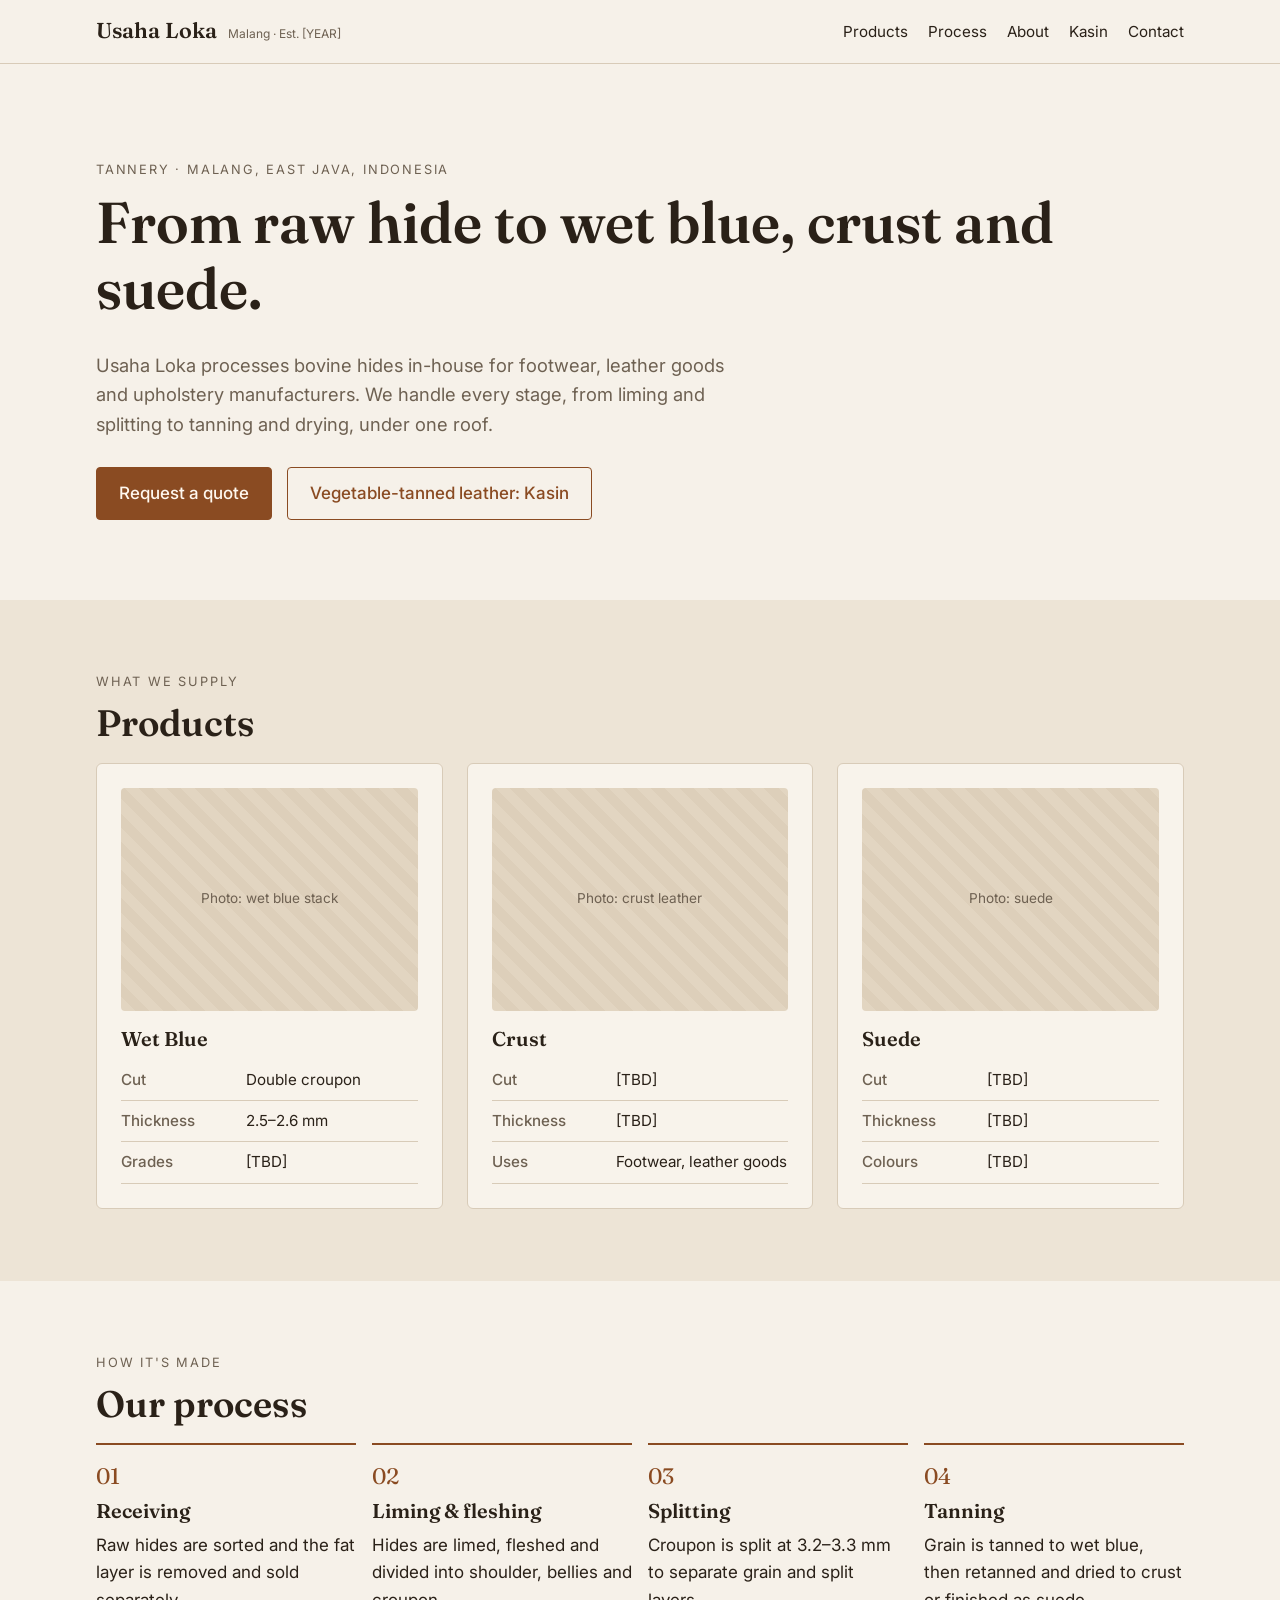
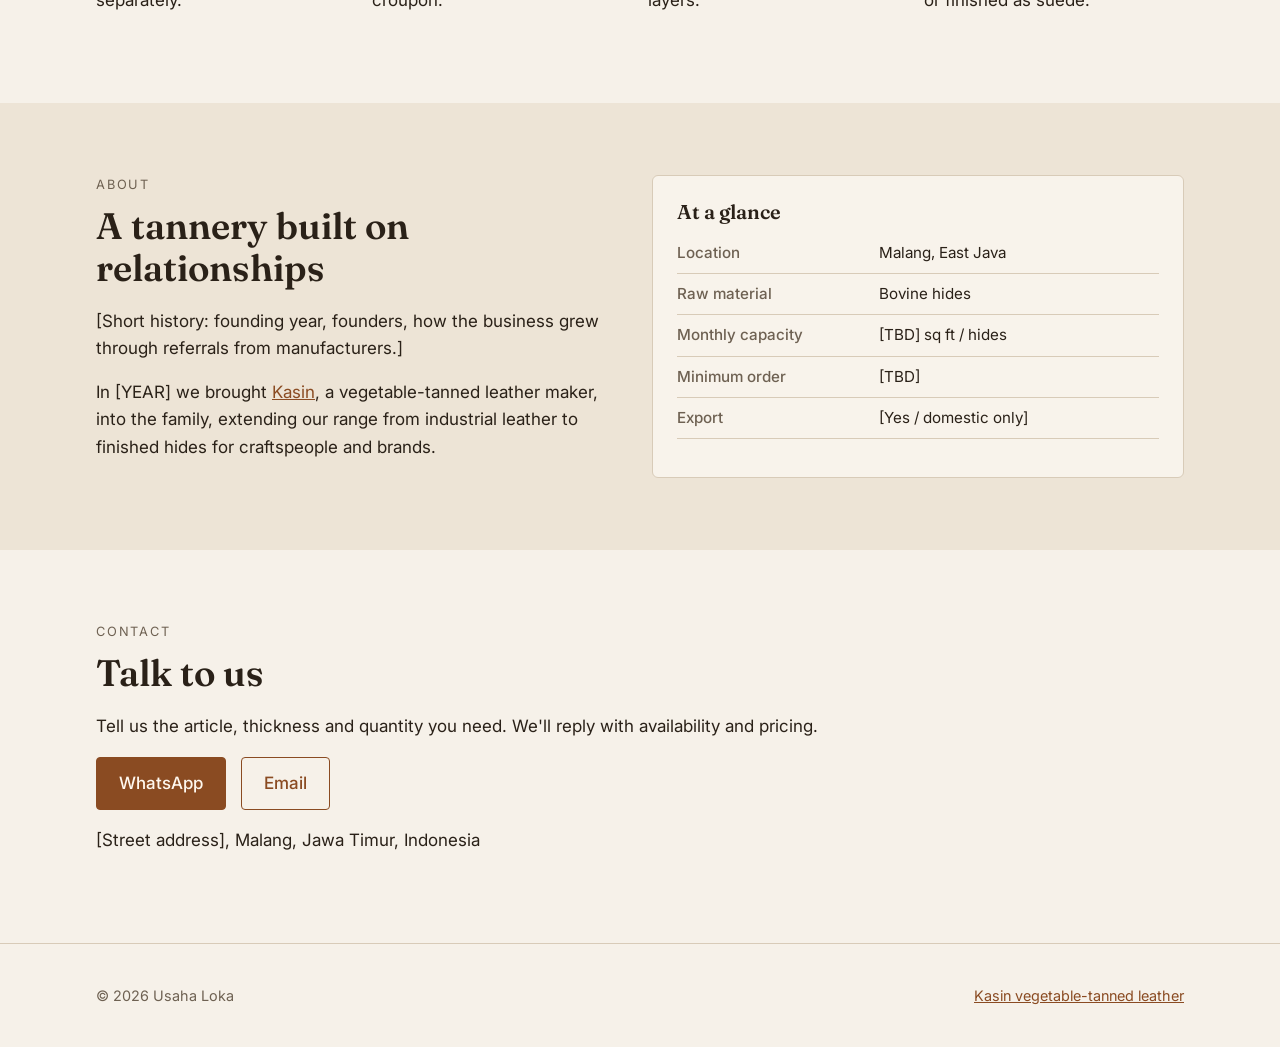
==== index.html @ 0b869cee "Initial static site: Usaha Loka home and Kasin subpage Co-Authored-By: Claude Opus 5.5 <noreply@anth" ====
<!doctype html>
<html lang="en">
<head>
  <meta charset="utf-8">
  <meta name="viewport" content="width=device-width, initial-scale=1">
  <title>Usaha Loka — Tannery, Malang</title>
  <meta name="description" content="Usaha Loka is a tannery in Malang, East Java, processing bovine hides into wet blue, crust and suede for manufacturers.">
  <link rel="preconnect" href="https://fonts.googleapis.com">
  <link rel="preconnect" href="https://fonts.gstatic.com" crossorigin>
  <link href="https://fonts.googleapis.com/css2?family=Fraunces:opsz,wght@9..144,600&family=Inter:wght@400;500&display=swap" rel="stylesheet">
  <link rel="stylesheet" href="/styles.css">
</head>
<body>
  <header class="site-header">
    <div class="wrap">
      <a class="brand" href="/">Usaha Loka <small>Malang · Est. [YEAR]</small></a>
      <nav>
        <ul>
          <li><a href="#products">Products</a></li>
          <li><a href="#process">Process</a></li>
          <li><a href="#about">About</a></li>
          <li><a href="/kasin">Kasin</a></li>
          <li><a href="#contact">Contact</a></li>
        </ul>
      </nav>
    </div>
  </header>

  <main>
    <section class="hero">
      <div class="wrap">
        <p class="eyebrow">Tannery · Malang, East Java, Indonesia</p>
        <h1>From raw hide to wet blue, crust and suede.</h1>
        <p class="lead">Usaha Loka processes bovine hides in-house for footwear, leather goods and upholstery manufacturers. We handle every stage, from liming and splitting to tanning and drying, under one roof.</p>
        <div class="actions">
          <a class="btn" href="#contact">Request a quote</a>
          <a class="btn ghost" href="/kasin">Vegetable-tanned leather: Kasin</a>
        </div>
      </div>
    </section>

    <section id="products" class="alt">
      <div class="wrap">
        <p class="eyebrow">What we supply</p>
        <h2>Products</h2>
        <div class="grid three">
          <article class="card">
            <div class="placeholder-img">Photo: wet blue stack</div>
            <h3>Wet Blue</h3>
            <table class="specs">
              <tr><th>Cut</th><td>Double croupon</td></tr>
              <tr><th>Thickness</th><td>2.5–2.6 mm</td></tr>
              <tr><th>Grades</th><td>[TBD]</td></tr>
            </table>
          </article>
          <article class="card">
            <div class="placeholder-img">Photo: crust leather</div>
            <h3>Crust</h3>
            <table class="specs">
              <tr><th>Cut</th><td>[TBD]</td></tr>
              <tr><th>Thickness</th><td>[TBD]</td></tr>
              <tr><th>Uses</th><td>Footwear, leather goods</td></tr>
            </table>
          </article>
          <article class="card">
            <div class="placeholder-img">Photo: suede</div>
            <h3>Suede</h3>
            <table class="specs">
              <tr><th>Cut</th><td>[TBD]</td></tr>
              <tr><th>Thickness</th><td>[TBD]</td></tr>
              <tr><th>Colours</th><td>[TBD]</td></tr>
            </table>
          </article>
        </div>
      </div>
    </section>

    <section id="process">
      <div class="wrap">
        <p class="eyebrow">How it's made</p>
        <h2>Our process</h2>
        <ol class="steps">
          <li><h3>Receiving</h3><p>Raw hides are sorted and the fat layer is removed and sold separately.</p></li>
          <li><h3>Liming &amp; fleshing</h3><p>Hides are limed, fleshed and divided into shoulder, bellies and croupon.</p></li>
          <li><h3>Splitting</h3><p>Croupon is split at 3.2–3.3 mm to separate grain and split layers.</p></li>
          <li><h3>Tanning</h3><p>Grain is tanned to wet blue, then retanned and dried to crust or finished as suede.</p></li>
        </ol>
      </div>
    </section>

    <section id="about" class="alt">
      <div class="wrap grid two">
        <div>
          <p class="eyebrow">About</p>
          <h2>A tannery built on relationships</h2>
          <p>[Short history: founding year, founders, how the business grew through referrals from manufacturers.]</p>
          <p>In [YEAR] we brought <a href="/kasin">Kasin</a>, a vegetable-tanned leather maker, into the family, extending our range from industrial leather to finished hides for craftspeople and brands.</p>
        </div>
        <div class="card">
          <h3>At a glance</h3>
          <table class="specs">
            <tr><th>Location</th><td>Malang, East Java</td></tr>
            <tr><th>Raw material</th><td>Bovine hides</td></tr>
            <tr><th>Monthly capacity</th><td>[TBD] sq ft / hides</td></tr>
            <tr><th>Minimum order</th><td>[TBD]</td></tr>
            <tr><th>Export</th><td>[Yes / domestic only]</td></tr>
          </table>
        </div>
      </div>
    </section>

    <section id="contact">
      <div class="wrap">
        <p class="eyebrow">Contact</p>
        <h2>Talk to us</h2>
        <p>Tell us the article, thickness and quantity you need. We'll reply with availability and pricing.</p>
        <p>
          <a class="btn" href="https://wa.me/62XXXXXXXXXX">WhatsApp</a>
          <a class="btn ghost" href="mailto:hello@example.com">Email</a>
        </p>
        <p>[Street address], Malang, Jawa Timur, Indonesia</p>
      </div>
    </section>
  </main>

  <footer>
    <div class="wrap">
      <span>© <span id="y"></span> Usaha Loka</span>
      <span><a href="/kasin">Kasin vegetable-tanned leather</a></span>
    </div>
  </footer>
  <script>document.getElementById('y').textContent = new Date().getFullYear();</script>
</body>
</html>
---- styles.css ----
:root {
  --bg: #f6f1e9;
  --surface: #ede4d6;
  --ink: #2a2118;
  --muted: #6e6152;
  --accent: #8a4b22;
  --accent-ink: #fff8ef;
  --line: #d8cbb8;
  --max: 1120px;
}

* { box-sizing: border-box; }
html { scroll-behavior: smooth; }
body {
  margin: 0;
  background: var(--bg);
  color: var(--ink);
  font-family: "Inter", system-ui, -apple-system, sans-serif;
  font-size: 17px;
  line-height: 1.6;
}
h1, h2, h3 {
  font-family: "Fraunces", Georgia, serif;
  font-weight: 600;
  line-height: 1.15;
  margin: 0 0 0.5em;
}
h1 { font-size: clamp(2.2rem, 5vw, 3.6rem); }
h2 { font-size: clamp(1.6rem, 3vw, 2.3rem); }
h3 { font-size: 1.25rem; }
p { margin: 0 0 1em; }
a { color: var(--accent); }
img { max-width: 100%; display: block; }

.wrap { max-width: var(--max); margin: 0 auto; padding: 0 16px; }
.eyebrow {
  font-size: 0.8rem;
  letter-spacing: 0.14em;
  text-transform: uppercase;
  color: var(--muted);
  margin-bottom: 0.75em;
}

/* Header */
.site-header {
  border-bottom: 1px solid var(--line);
  background: var(--bg);
  position: sticky; top: 0; z-index: 10;
}
.site-header .wrap {
  display: flex; align-items: center; justify-content: space-between;
  gap: 16px; padding-top: 14px; padding-bottom: 14px; flex-wrap: wrap;
}
.brand { font-family: "Fraunces", Georgia, serif; font-size: 1.35rem; font-weight: 600; color: var(--ink); text-decoration: none; }
.brand small { font-family: "Inter", sans-serif; font-size: 0.75rem; color: var(--muted); margin-left: 6px; font-weight: 400; }
nav ul { list-style: none; display: flex; gap: 20px; margin: 0; padding: 0; flex-wrap: wrap; }
nav a { color: var(--ink); text-decoration: none; font-size: 0.95rem; }
nav a:hover { color: var(--accent); }

/* Buttons */
.btn {
  display: inline-block; padding: 12px 22px; border-radius: 4px;
  background: var(--accent); color: var(--accent-ink); text-decoration: none;
  font-weight: 500; border: 1px solid var(--accent);
}
.btn.ghost { background: transparent; color: var(--accent); }
.btn + .btn { margin-left: 10px; }

/* Sections */
section { padding: 72px 0; }
section.alt { background: var(--surface); }
.hero { padding: 96px 0 80px; }
.hero p.lead { font-size: 1.15rem; color: var(--muted); max-width: 640px; }
.hero .actions { margin-top: 28px; }

.grid { display: grid; gap: 24px; }
.grid.three { grid-template-columns: repeat(auto-fit, minmax(240px, 1fr)); }
.grid.two { grid-template-columns: repeat(auto-fit, minmax(300px, 1fr)); }

.card {
  background: var(--bg); border: 1px solid var(--line); border-radius: 6px; padding: 24px;
}
section.alt .card { background: #f8f3eb; }
.card .placeholder-img {
  aspect-ratio: 4 / 3; background: repeating-linear-gradient(45deg, #e2d5c1, #e2d5c1 10px, #ddcfba 10px, #ddcfba 20px);
  border-radius: 4px; margin-bottom: 16px;
  display: flex; align-items: center; justify-content: center; color: var(--muted); font-size: 0.85rem;
}

/* Process steps */
.steps { counter-reset: step; list-style: none; padding: 0; margin: 0; display: grid; gap: 16px; grid-template-columns: repeat(auto-fit, minmax(200px, 1fr)); }
.steps li { counter-increment: step; border-top: 2px solid var(--accent); padding-top: 14px; }
.steps li::before { content: "0" counter(step); font-family: "Fraunces", serif; color: var(--accent); font-size: 1.4rem; display: block; margin-bottom: 4px; }

/* Spec table */
.specs { width: 100%; border-collapse: collapse; font-size: 0.95rem; margin-top: 8px; }
.specs th, .specs td { text-align: left; padding: 8px 0; border-bottom: 1px solid var(--line); vertical-align: top; }
.specs th { color: var(--muted); font-weight: 500; width: 42%; }

.table-scroll { overflow-x: auto; }

/* Footer */
footer { border-top: 1px solid var(--line); padding: 40px 0; font-size: 0.9rem; color: var(--muted); }
footer .wrap { display: flex; justify-content: space-between; gap: 24px; flex-wrap: wrap; }

@media (max-width: 600px) {
  section { padding: 52px 0; }
  .hero { padding: 64px 0 56px; }
  .btn + .btn { margin-left: 0; margin-top: 10px; }
  .hero .actions .btn { display: block; text-align: center; }
}
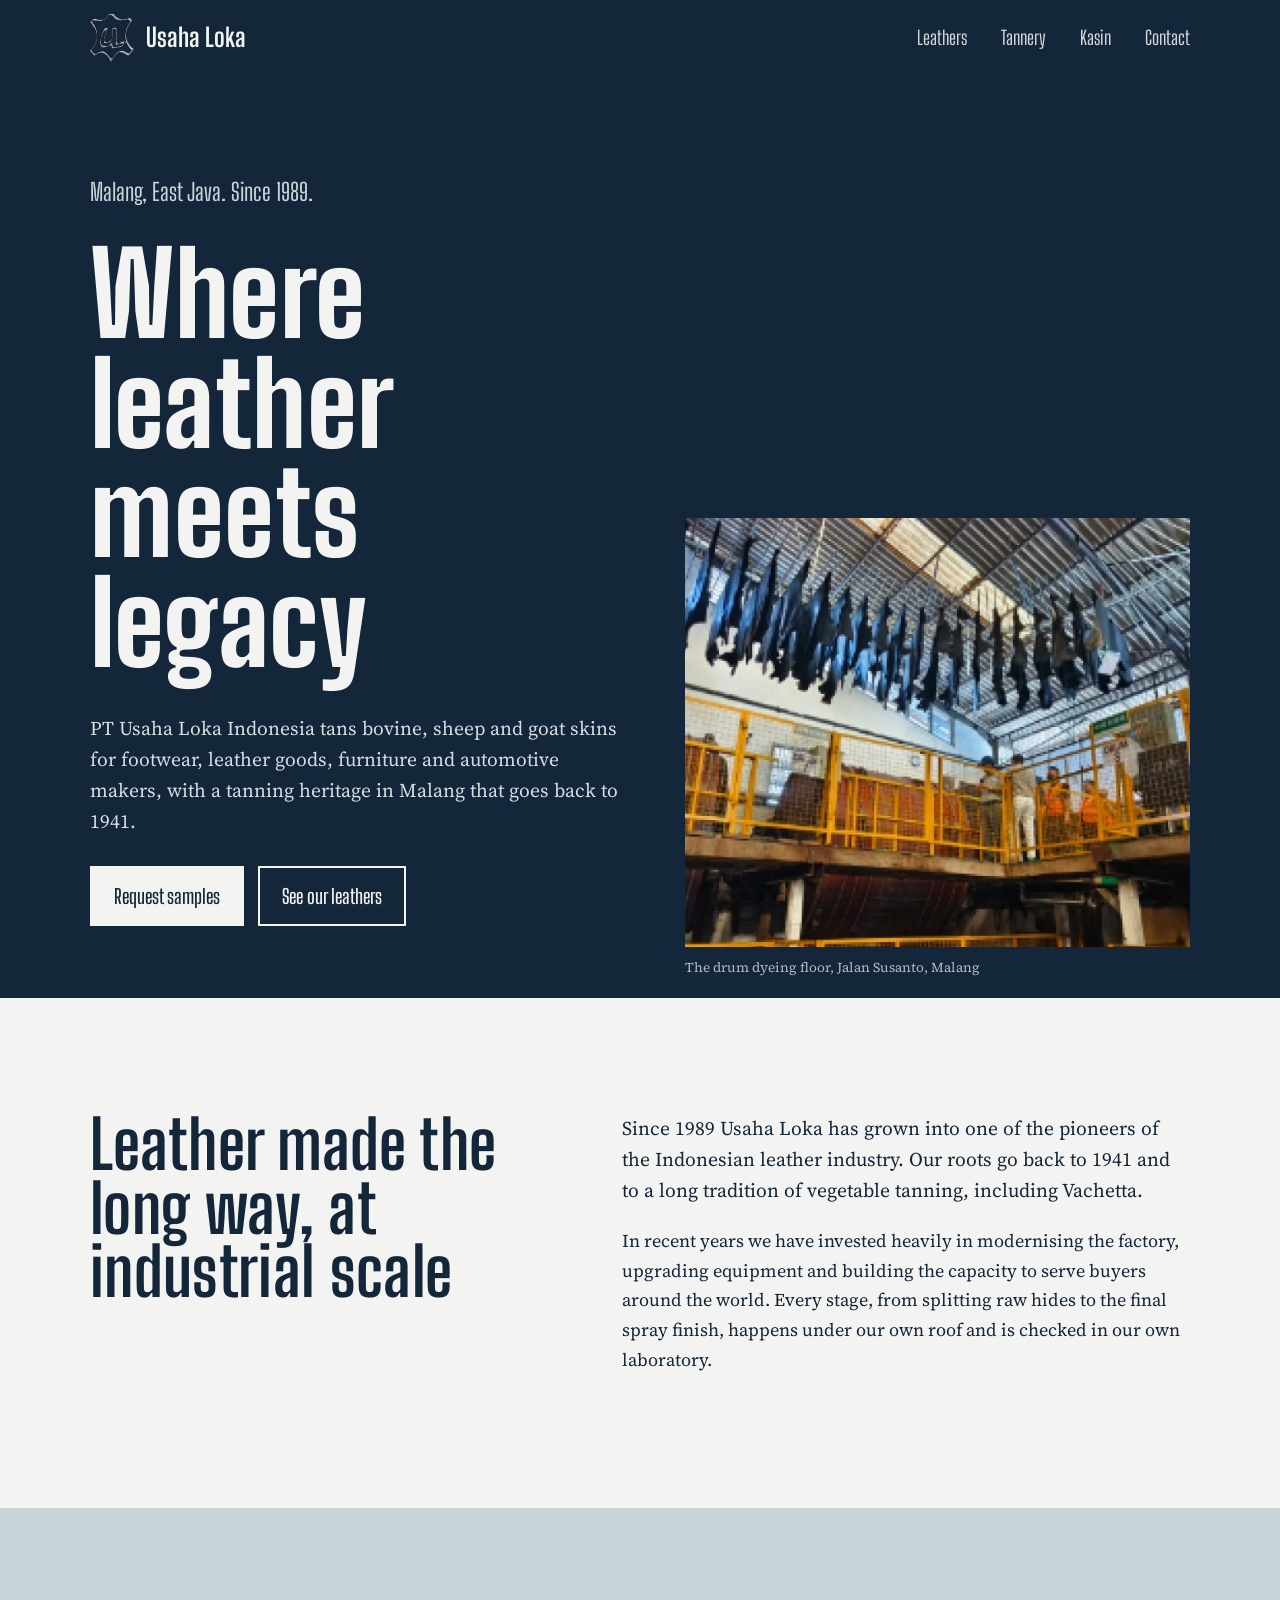
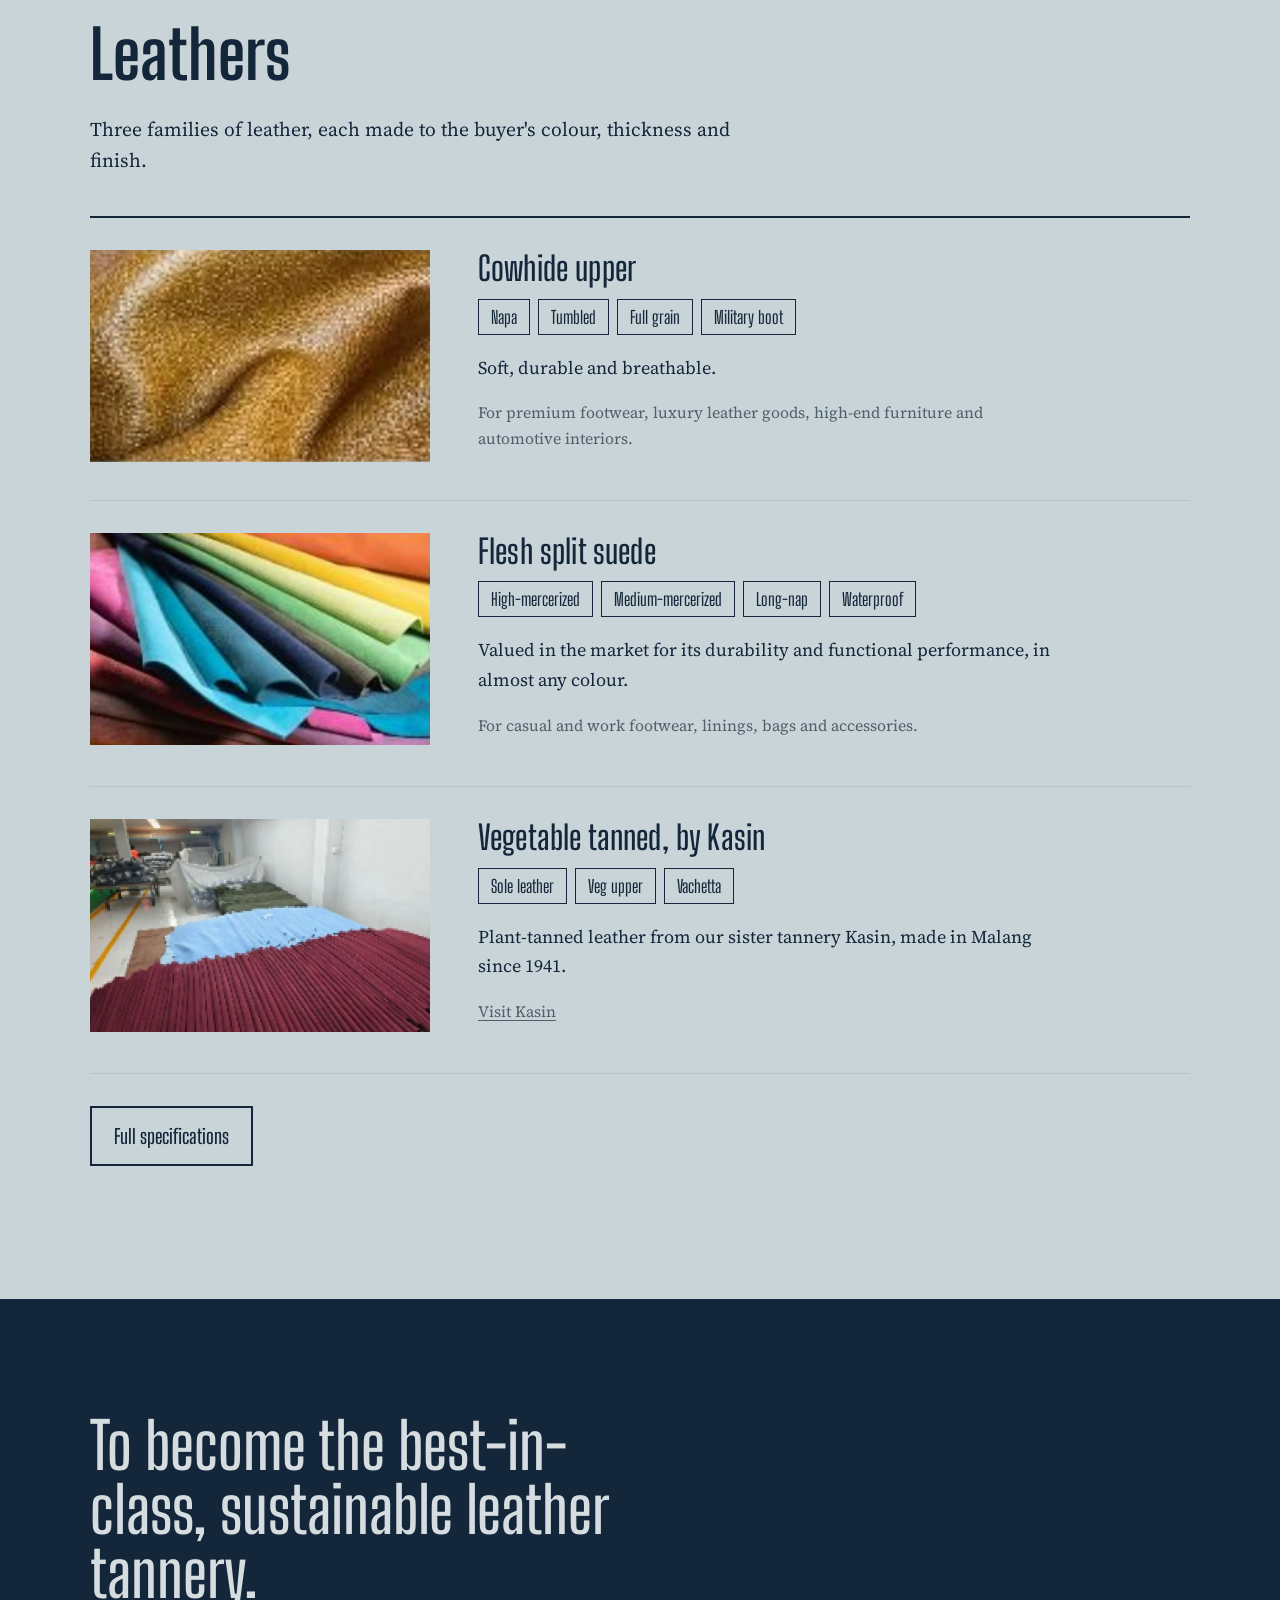
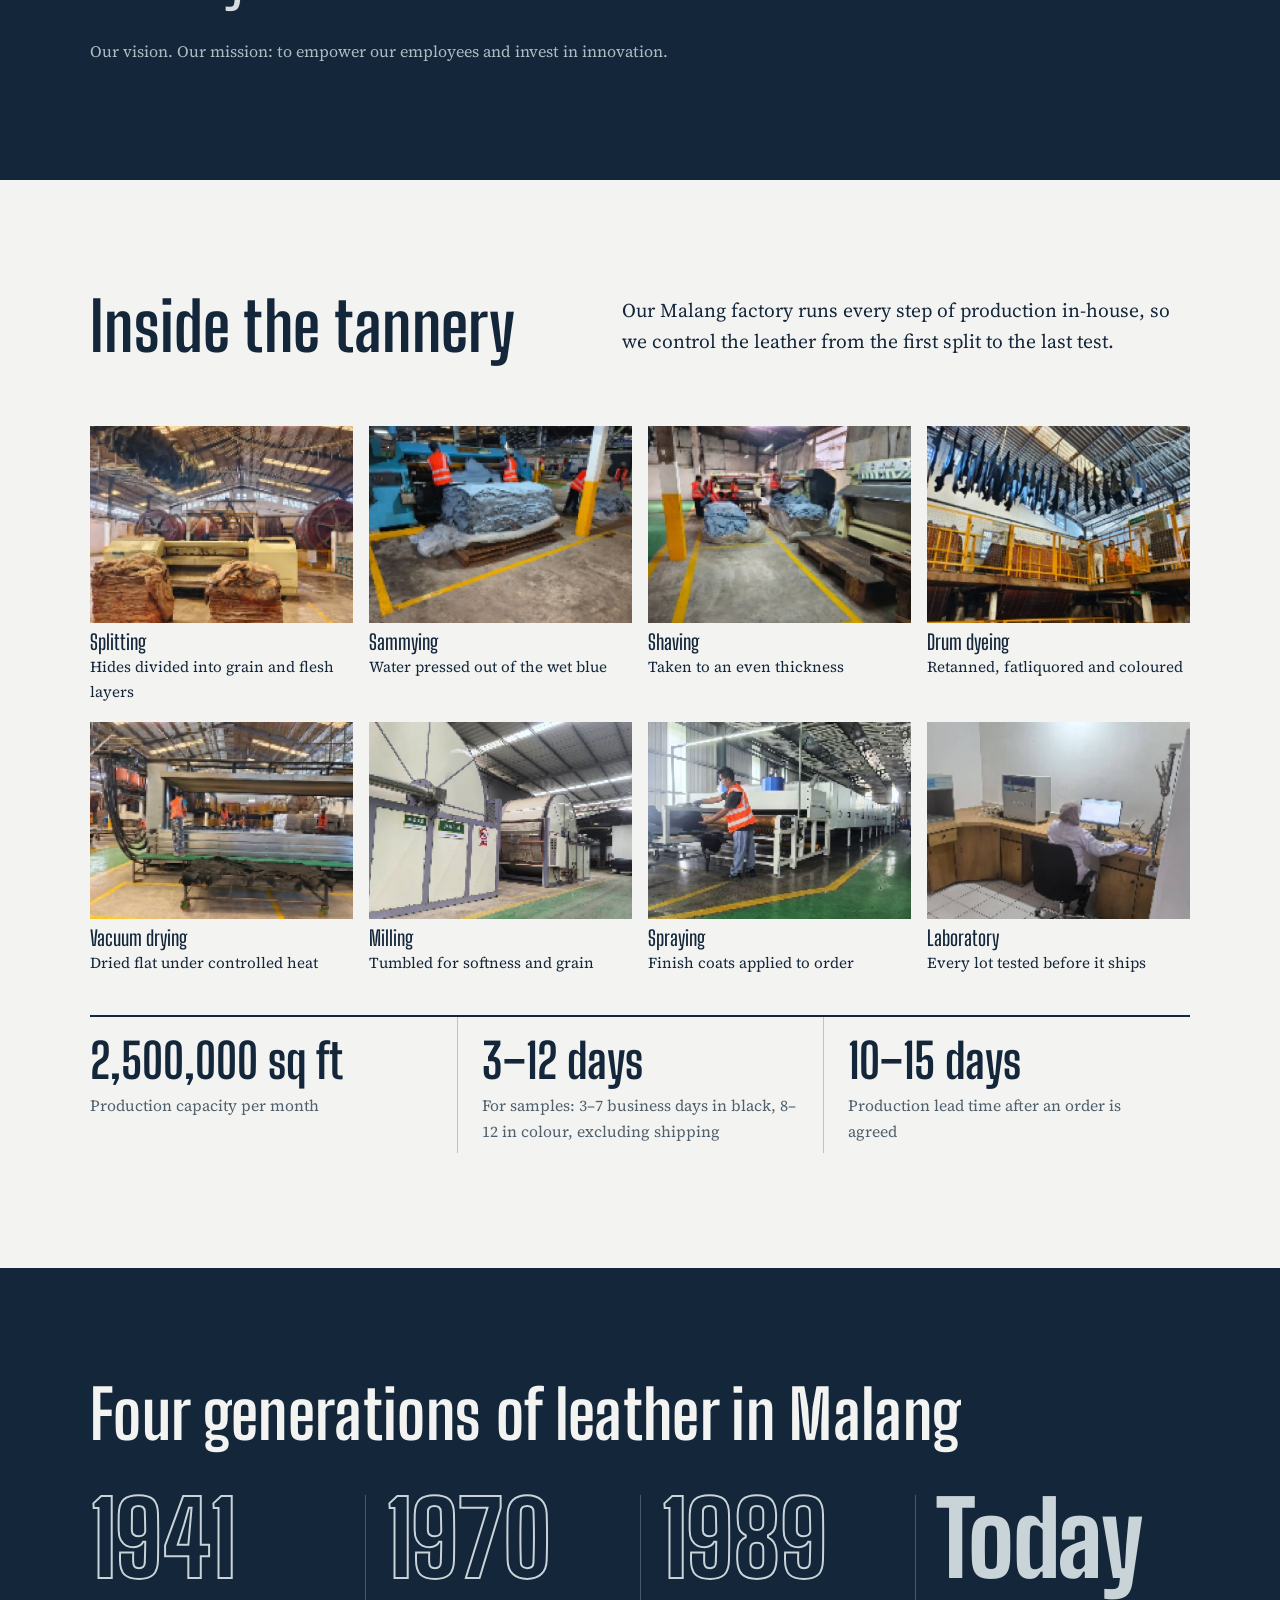
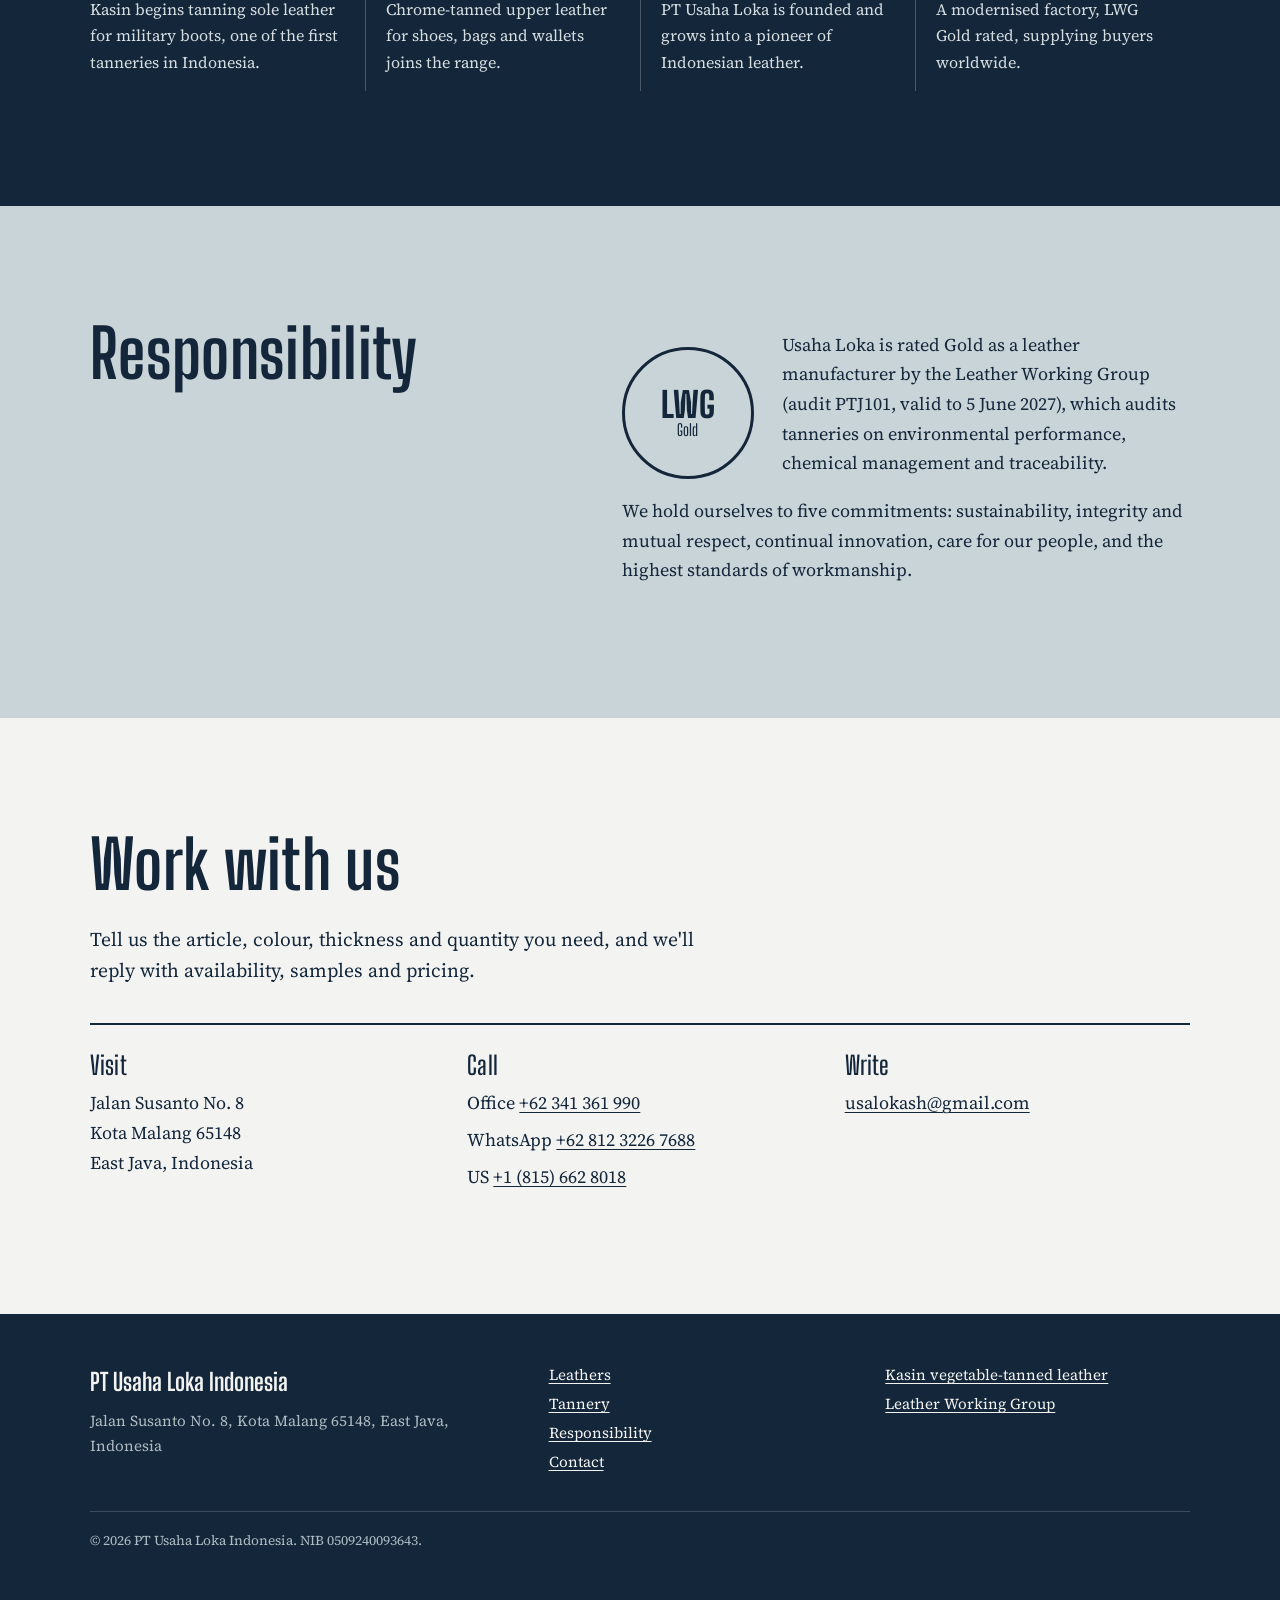
==== commit 0ac97706: "Rebuild site in heritage tannery style with leathers, Kasin and contact pages Co-Authored-By: Claude" ====
--- a/index.html
+++ b/index.html
@@ -3,132 +3,174 @@
 <head>
   <meta charset="utf-8">
   <meta name="viewport" content="width=device-width, initial-scale=1">
-  <title>Usaha Loka — Tannery, Malang</title>
-  <meta name="description" content="Usaha Loka is a tannery in Malang, East Java, processing bovine hides into wet blue, crust and suede for manufacturers.">
+  <title>PT Usaha Loka Indonesia — Leather Tannery, Malang</title>
+  <meta name="description" content="PT Usaha Loka Indonesia tans bovine, sheep and goat leather in Malang, East Java. LWG Gold rated. Cowhide upper leather, flesh split suede and vegetable-tanned leather.">
+  <link rel="icon" href="/images/logo.png">
   <link rel="preconnect" href="https://fonts.googleapis.com">
   <link rel="preconnect" href="https://fonts.gstatic.com" crossorigin>
-  <link href="https://fonts.googleapis.com/css2?family=Fraunces:opsz,wght@9..144,600&family=Inter:wght@400;500&display=swap" rel="stylesheet">
+  <link href="https://fonts.googleapis.com/css2?family=Big+Shoulders+Display:wght@500;600;700;800&family=Source+Serif+4:opsz,wght@8..60,400;8..60,600&display=swap" rel="stylesheet">
   <link rel="stylesheet" href="/styles.css">
 </head>
 <body>
-  <header class="site-header">
+  <a class="skip" href="#main">Skip to content</a>
+  <header class="masthead">
     <div class="wrap">
-      <a class="brand" href="/">Usaha Loka <small>Malang · Est. [YEAR]</small></a>
-      <nav>
+      <a class="mark" href="/"><img src="/images/logo.png" alt=""><span>Usaha Loka</span></a>
+      <nav aria-label="Main">
         <ul>
-          <li><a href="#products">Products</a></li>
-          <li><a href="#process">Process</a></li>
-          <li><a href="#about">About</a></li>
+          <li><a href="/leathers">Leathers</a></li>
+          <li><a href="/#tannery">Tannery</a></li>
           <li><a href="/kasin">Kasin</a></li>
-          <li><a href="#contact">Contact</a></li>
+          <li><a href="/contact">Contact</a></li>
         </ul>
       </nav>
     </div>
   </header>
 
-  <main>
+  <main id="main">
     <section class="hero">
       <div class="wrap">
-        <p class="eyebrow">Tannery · Malang, East Java, Indonesia</p>
-        <h1>From raw hide to wet blue, crust and suede.</h1>
-        <p class="lead">Usaha Loka processes bovine hides in-house for footwear, leather goods and upholstery manufacturers. We handle every stage, from liming and splitting to tanning and drying, under one roof.</p>
-        <div class="actions">
-          <a class="btn" href="#contact">Request a quote</a>
-          <a class="btn ghost" href="/kasin">Vegetable-tanned leather: Kasin</a>
+        <div>
+          <p class="place">Malang, East Java. Since 1989.</p>
+          <h1>Where leather meets legacy</h1>
+          <p class="lead">PT Usaha Loka Indonesia tans bovine, sheep and goat skins for footwear, leather goods, furniture and automotive makers, with a tanning heritage in Malang that goes back to 1941.</p>
+          <div class="actions">
+            <a class="btn solid" href="/contact">Request samples</a>
+            <a class="btn line" href="/leathers">See our leathers</a>
+          </div>
+        </div>
+        <figure>
+          <img src="/images/drum-dyeing.jpg" alt="Dyed hides hanging above the drum dyeing floor at the Usaha Loka tannery" width="776" height="507">
+          <figcaption>The drum dyeing floor, Jalan Susanto, Malang</figcaption>
+        </figure>
+      </div>
+    </section>
+
+    <section class="band on-paper" id="about">
+      <div class="wrap split">
+        <h2>Leather made the long way, at industrial scale</h2>
+        <div>
+          <p class="lead">Since 1989 Usaha Loka has grown into one of the pioneers of the Indonesian leather industry. Our roots go back to 1941 and to a long tradition of vegetable tanning, including Vachetta.</p>
+          <p>In recent years we have invested heavily in modernising the factory, upgrading equipment and building the capacity to serve buyers around the world. Every stage, from splitting raw hides to the final spray finish, happens under our own roof and is checked in our own laboratory.</p>
         </div>
       </div>
     </section>
 
-    <section id="products" class="alt">
+    <section class="band blue on-paper" id="leathers">
       <div class="wrap">
-        <p class="eyebrow">What we supply</p>
-        <h2>Products</h2>
-        <div class="grid three">
-          <article class="card">
-            <div class="placeholder-img">Photo: wet blue stack</div>
-            <h3>Wet Blue</h3>
-            <table class="specs">
-              <tr><th>Cut</th><td>Double croupon</td></tr>
-              <tr><th>Thickness</th><td>2.5–2.6 mm</td></tr>
-              <tr><th>Grades</th><td>[TBD]</td></tr>
-            </table>
-          </article>
-          <article class="card">
-            <div class="placeholder-img">Photo: crust leather</div>
-            <h3>Crust</h3>
-            <table class="specs">
-              <tr><th>Cut</th><td>[TBD]</td></tr>
-              <tr><th>Thickness</th><td>[TBD]</td></tr>
-              <tr><th>Uses</th><td>Footwear, leather goods</td></tr>
-            </table>
-          </article>
-          <article class="card">
-            <div class="placeholder-img">Photo: suede</div>
-            <h3>Suede</h3>
-            <table class="specs">
-              <tr><th>Cut</th><td>[TBD]</td></tr>
-              <tr><th>Thickness</th><td>[TBD]</td></tr>
-              <tr><th>Colours</th><td>[TBD]</td></tr>
-            </table>
-          </article>
+        <h2>Leathers</h2>
+        <p class="lead">Three families of leather, each made to the buyer's colour, thickness and finish.</p>
+        <ul class="leather-list">
+          <li>
+            <img src="/images/upper-napa.jpg" alt="Close-up of golden tumbled cowhide upper leather" width="610" height="345" loading="lazy">
+            <div>
+              <h3>Cowhide upper</h3>
+              <ul class="articles"><li>Napa</li><li>Tumbled</li><li>Full grain</li><li>Military boot</li></ul>
+              <p>Soft, durable and breathable.</p>
+              <p class="uses">For premium footwear, luxury leather goods, high-end furniture and automotive interiors.</p>
+            </div>
+          </li>
+          <li>
+            <img src="/images/swatches-folded.jpg" alt="Folded flesh split suede in a range of bright colours" width="905" height="600" loading="lazy">
+            <div>
+              <h3>Flesh split suede</h3>
+              <ul class="articles"><li>High-mercerized</li><li>Medium-mercerized</li><li>Long-nap</li><li>Waterproof</li></ul>
+              <p>Valued in the market for its durability and functional performance, in almost any colour.</p>
+              <p class="uses">For casual and work footwear, linings, bags and accessories.</p>
+            </div>
+          </li>
+          <li>
+            <img src="/images/finished-burgundy.jpg" alt="Stacked burgundy finished hides on the inspection table" width="621" height="429" loading="lazy">
+            <div>
+              <h3>Vegetable tanned, by Kasin</h3>
+              <ul class="articles"><li>Sole leather</li><li>Veg upper</li><li>Vachetta</li></ul>
+              <p>Plant-tanned leather from our sister tannery Kasin, made in Malang since 1941.</p>
+              <p class="uses"><a href="/kasin">Visit Kasin</a></p>
+            </div>
+          </li>
+        </ul>
+        <p style="margin-top:32px"><a class="btn line" href="/leathers">Full specifications</a></p>
+      </div>
+    </section>
+
+    <section class="band ink">
+      <div class="wrap">
+        <blockquote>
+          <p>To become the best-in-class, sustainable leather tannery.</p>
+          <footer>Our vision. Our mission: to empower our employees and invest in innovation.</footer>
+        </blockquote>
+      </div>
+    </section>
+
+    <section class="band on-paper" id="tannery">
+      <div class="wrap">
+        <div class="split">
+          <h2>Inside the tannery</h2>
+          <p class="lead">Our Malang factory runs every step of production in-house, so we control the leather from the first split to the last test.</p>
+        </div>
+        <div class="floor">
+          <figure><img src="/images/splitting.jpg" alt="Raw hides stacked beside the splitting machine" width="797" height="558" loading="lazy"><figcaption><strong>Splitting</strong>Hides divided into grain and flesh layers</figcaption></figure>
+          <figure><img src="/images/sammying.jpg" alt="Wet blue hides on a pallet at the sammying machine" width="787" height="552" loading="lazy"><figcaption><strong>Sammying</strong>Water pressed out of the wet blue</figcaption></figure>
+          <figure><img src="/images/shaving.jpg" alt="Workers feeding hides into shaving machines" width="770" height="555" loading="lazy"><figcaption><strong>Shaving</strong>Taken to an even thickness</figcaption></figure>
+          <figure><img src="/images/drum-dyeing.jpg" alt="Hides hanging to dry above the dyeing drums" width="776" height="507" loading="lazy"><figcaption><strong>Drum dyeing</strong>Retanned, fatliquored and coloured</figcaption></figure>
+          <figure><img src="/images/vacuum.jpg" alt="Vacuum drying line with hides on the conveyor" width="517" height="354" loading="lazy"><figcaption><strong>Vacuum drying</strong>Dried flat under controlled heat</figcaption></figure>
+          <figure><img src="/images/milling.jpg" alt="Large milling drums on the factory floor" width="799" height="555" loading="lazy"><figcaption><strong>Milling</strong>Tumbled for softness and grain</figcaption></figure>
+          <figure><img src="/images/spraying.jpg" alt="Operator at the spray finishing line" width="810" height="556" loading="lazy"><figcaption><strong>Spraying</strong>Finish coats applied to order</figcaption></figure>
+          <figure><img src="/images/laboratory.jpg" alt="Technician working at testing equipment in the laboratory" width="597" height="416" loading="lazy"><figcaption><strong>Laboratory</strong>Every lot tested before it ships</figcaption></figure>
+        </div>
+        <dl class="facts">
+          <div><dt>2,500,000 sq ft</dt><dd>Production capacity per month</dd></div>
+          <div><dt>3–12 days</dt><dd>For samples: 3–7 business days in black, 8–12 in colour, excluding shipping</dd></div>
+          <div><dt>10–15 days</dt><dd>Production lead time after an order is agreed</dd></div>
+        </dl>
+      </div>
+    </section>
+
+    <section class="band ink" id="heritage">
+      <div class="wrap">
+        <h2>Four generations of leather in Malang</h2>
+        <ol class="lineage">
+          <li><span class="year">1941</span><p>Kasin begins tanning sole leather for military boots, one of the first tanneries in Indonesia.</p></li>
+          <li><span class="year">1970</span><p>Chrome-tanned upper leather for shoes, bags and wallets joins the range.</p></li>
+          <li><span class="year">1989</span><p>PT Usaha Loka is founded and grows into a pioneer of Indonesian leather.</p></li>
+          <li><span class="year">Today</span><p>A modernised factory, LWG Gold rated, supplying buyers worldwide.</p></li>
+        </ol>
+      </div>
+    </section>
+
+    <section class="band blue on-paper" id="responsibility">
+      <div class="wrap split">
+        <h2>Responsibility</h2>
+        <div>
+          <div class="cert">
+            <div class="cert-badge"><b>LWG</b><small>Gold</small></div>
+            <p>Usaha Loka is rated Gold as a leather manufacturer by the Leather Working Group (audit PTJ101, valid to 5 June 2027), which audits tanneries on environmental performance, chemical management and traceability.</p>
+          </div>
+          <p>We hold ourselves to five commitments: sustainability, integrity and mutual respect, continual innovation, care for our people, and the highest standards of workmanship.</p>
         </div>
       </div>
     </section>
 
-    <section id="process">
+    <section class="band on-paper" id="contact">
       <div class="wrap">
-        <p class="eyebrow">How it's made</p>
-        <h2>Our process</h2>
-        <ol class="steps">
-          <li><h3>Receiving</h3><p>Raw hides are sorted and the fat layer is removed and sold separately.</p></li>
-          <li><h3>Liming &amp; fleshing</h3><p>Hides are limed, fleshed and divided into shoulder, bellies and croupon.</p></li>
-          <li><h3>Splitting</h3><p>Croupon is split at 3.2–3.3 mm to separate grain and split layers.</p></li>
-          <li><h3>Tanning</h3><p>Grain is tanned to wet blue, then retanned and dried to crust or finished as suede.</p></li>
-        </ol>
-      </div>
-    </section>
-
-    <section id="about" class="alt">
-      <div class="wrap grid two">
-        <div>
-          <p class="eyebrow">About</p>
-          <h2>A tannery built on relationships</h2>
-          <p>[Short history: founding year, founders, how the business grew through referrals from manufacturers.]</p>
-          <p>In [YEAR] we brought <a href="/kasin">Kasin</a>, a vegetable-tanned leather maker, into the family, extending our range from industrial leather to finished hides for craftspeople and brands.</p>
+        <h2>Work with us</h2>
+        <p class="lead">Tell us the article, colour, thickness and quantity you need, and we'll reply with availability, samples and pricing.</p>
+        <div class="contact-grid">
+          <div><h3>Visit</h3><address>Jalan Susanto No. 8<br>Kota Malang 65148<br>East Java, Indonesia</address></div>
+          <div><h3>Call</h3><p>Office <a href="tel:+62341361990">+62 341 361 990</a></p><p>WhatsApp <a href="https://wa.me/6281232267688">+62 812 3226 7688</a></p><p>US <a href="https://wa.me/18156628018">+1 (815) 662 8018</a></p></div>
+          <div><h3>Write</h3><p><a href="mailto:usalokash@gmail.com">usalokash@gmail.com</a></p></div>
         </div>
-        <div class="card">
-          <h3>At a glance</h3>
-          <table class="specs">
-            <tr><th>Location</th><td>Malang, East Java</td></tr>
-            <tr><th>Raw material</th><td>Bovine hides</td></tr>
-            <tr><th>Monthly capacity</th><td>[TBD] sq ft / hides</td></tr>
-            <tr><th>Minimum order</th><td>[TBD]</td></tr>
-            <tr><th>Export</th><td>[Yes / domestic only]</td></tr>
-          </table>
-        </div>
-      </div>
-    </section>
-
-    <section id="contact">
-      <div class="wrap">
-        <p class="eyebrow">Contact</p>
-        <h2>Talk to us</h2>
-        <p>Tell us the article, thickness and quantity you need. We'll reply with availability and pricing.</p>
-        <p>
-          <a class="btn" href="https://wa.me/62XXXXXXXXXX">WhatsApp</a>
-          <a class="btn ghost" href="mailto:hello@example.com">Email</a>
-        </p>
-        <p>[Street address], Malang, Jawa Timur, Indonesia</p>
       </div>
     </section>
   </main>
 
-  <footer>
+  <footer class="foot">
     <div class="wrap">
-      <span>© <span id="y"></span> Usaha Loka</span>
-      <span><a href="/kasin">Kasin vegetable-tanned leather</a></span>
+      <div><strong>PT Usaha Loka Indonesia</strong>Jalan Susanto No. 8, Kota Malang 65148, East Java, Indonesia</div>
+      <ul><li><a href="/leathers">Leathers</a></li><li><a href="/#tannery">Tannery</a></li><li><a href="/#responsibility">Responsibility</a></li><li><a href="/contact">Contact</a></li></ul>
+      <ul><li><a href="/kasin">Kasin vegetable-tanned leather</a></li><li><a href="https://www.leatherworkinggroup.com/">Leather Working Group</a></li></ul>
+      <p class="legal">© <span class="y">2026</span> PT Usaha Loka Indonesia. NIB 0509240093643.</p>
     </div>
   </footer>
-  <script>document.getElementById('y').textContent = new Date().getFullYear();</script>
 </body>
 </html>
--- a/styles.css
+++ b/styles.css
@@ -1,111 +1,211 @@
+/* Usaha Loka — palette drawn from the tannery floor:
+   wet blue hides, the navy and oxblood of the company mark. */
 :root {
-  --bg: #f6f1e9;
-  --surface: #ede4d6;
-  --ink: #2a2118;
-  --muted: #6e6152;
-  --accent: #8a4b22;
-  --accent-ink: #fff8ef;
-  --line: #d8cbb8;
-  --max: 1120px;
-}
-
-* { box-sizing: border-box; }
-html { scroll-behavior: smooth; }
+  --paper: #f3f4f2;
+  --wetblue: #c9d4d8;
+  --wetblue-deep: #9fb1b8;
+  --ink: #14263a;
+  --steel: #4f5f6b;
+  --oxblood: #7a1f22;
+  --rule: #b9c4c9;
+
+  --display: "Big Shoulders Display", "Arial Narrow", sans-serif;
+  --text: "Source Serif 4", Georgia, serif;
+
+  --max: 1180px;
+  --gutter: clamp(16px, 4vw, 40px);
+}
+
+/* Kasin pages swap to vachetta and bark */
+body.kasin {
+  --paper: #f1e6d4;
+  --wetblue: #e2cfb0;
+  --wetblue-deep: #c9ab80;
+  --ink: #2f2219;
+  --steel: #6a5443;
+  --oxblood: #8e4a22;
+  --rule: #cdb594;
+}
+
+*, *::before, *::after { box-sizing: border-box; }
+html { -webkit-text-size-adjust: 100%; }
 body {
   margin: 0;
-  background: var(--bg);
+  background: var(--paper);
   color: var(--ink);
-  font-family: "Inter", system-ui, -apple-system, sans-serif;
-  font-size: 17px;
-  line-height: 1.6;
-}
+  font-family: var(--text);
+  font-size: 18px;
+  line-height: 1.65;
+  font-optical-sizing: auto;
+}
+img { display: block; max-width: 100%; height: auto; }
+a { color: inherit; text-decoration-thickness: 1px; text-underline-offset: 3px; }
+a:hover { color: var(--oxblood); }
+:focus-visible { outline: 2px solid var(--oxblood); outline-offset: 3px; }
+
 h1, h2, h3 {
-  font-family: "Fraunces", Georgia, serif;
-  font-weight: 600;
-  line-height: 1.15;
-  margin: 0 0 0.5em;
-}
-h1 { font-size: clamp(2.2rem, 5vw, 3.6rem); }
-h2 { font-size: clamp(1.6rem, 3vw, 2.3rem); }
-h3 { font-size: 1.25rem; }
-p { margin: 0 0 1em; }
-a { color: var(--accent); }
-img { max-width: 100%; display: block; }
-
-.wrap { max-width: var(--max); margin: 0 auto; padding: 0 16px; }
-.eyebrow {
-  font-size: 0.8rem;
-  letter-spacing: 0.14em;
-  text-transform: uppercase;
-  color: var(--muted);
-  margin-bottom: 0.75em;
-}
-
-/* Header */
-.site-header {
-  border-bottom: 1px solid var(--line);
-  background: var(--bg);
-  position: sticky; top: 0; z-index: 10;
-}
-.site-header .wrap {
+  font-family: var(--display);
+  font-weight: 700;
+  line-height: 0.95;
+  letter-spacing: 0.005em;
+  margin: 0 0 0.4em;
+}
+h1 { font-size: clamp(3.2rem, 9vw, 7.5rem); font-weight: 800; }
+h2 { font-size: clamp(2.4rem, 5.5vw, 4.2rem); }
+h3 { font-size: clamp(1.6rem, 2.6vw, 2.1rem); font-weight: 600; line-height: 1; }
+p { margin: 0 0 1em; max-width: 64ch; }
+.lead { font-size: 1.22rem; line-height: 1.6; }
+
+.wrap { max-width: var(--max); margin: 0 auto; padding: 0 var(--gutter); }
+.skip { position: absolute; left: -999px; }
+.skip:focus { left: 16px; top: 16px; background: var(--paper); padding: 8px 12px; z-index: 50; }
+
+/* ---------- Header ---------- */
+.masthead { background: var(--ink); color: var(--paper); }
+.masthead .wrap {
   display: flex; align-items: center; justify-content: space-between;
-  gap: 16px; padding-top: 14px; padding-bottom: 14px; flex-wrap: wrap;
-}
-.brand { font-family: "Fraunces", Georgia, serif; font-size: 1.35rem; font-weight: 600; color: var(--ink); text-decoration: none; }
-.brand small { font-family: "Inter", sans-serif; font-size: 0.75rem; color: var(--muted); margin-left: 6px; font-weight: 400; }
-nav ul { list-style: none; display: flex; gap: 20px; margin: 0; padding: 0; flex-wrap: wrap; }
-nav a { color: var(--ink); text-decoration: none; font-size: 0.95rem; }
-nav a:hover { color: var(--accent); }
-
-/* Buttons */
+  gap: 20px; flex-wrap: wrap; padding-top: 14px; padding-bottom: 14px;
+}
+.mark { display: flex; align-items: center; gap: 12px; text-decoration: none; color: var(--paper); }
+.mark img { width: 44px; filter: invert(1); }
+.mark span { font-family: var(--display); font-size: 1.6rem; font-weight: 700; line-height: 1; }
+body.kasin .mark img { display: none; }
+.masthead nav ul { list-style: none; display: flex; gap: clamp(14px, 3vw, 34px); margin: 0; padding: 0; flex-wrap: wrap; }
+.masthead nav a {
+  font-family: var(--display); font-size: 1.2rem; font-weight: 500;
+  text-decoration: none; color: var(--paper); opacity: 0.85;
+}
+.masthead nav a:hover, .masthead nav a[aria-current="page"] { opacity: 1; color: var(--paper); text-decoration: underline; }
+
+/* ---------- Hero ---------- */
+.hero { background: var(--ink); color: var(--paper); padding: clamp(48px, 8vw, 96px) 0 0; overflow: hidden; }
+.hero .wrap { display: grid; grid-template-columns: 1.05fr 1fr; gap: clamp(24px, 5vw, 64px); align-items: end; }
+.hero h1 { margin-bottom: 0.3em; }
+.hero p { color: #d6dde1; }
+.hero .place { font-family: var(--display); font-size: 1.5rem; font-weight: 500; color: var(--wetblue); margin-bottom: 1.2em; }
+.hero figure { margin: 0; align-self: end; }
+.hero figure img { width: 100%; aspect-ratio: 4 / 3.4; object-fit: cover; }
+.hero figcaption { font-size: 0.85rem; color: #aebbc2; padding: 10px 0 18px; }
+.hero .actions { margin: 28px 0 clamp(40px, 6vw, 72px); display: flex; gap: 14px; flex-wrap: wrap; }
+
 .btn {
-  display: inline-block; padding: 12px 22px; border-radius: 4px;
-  background: var(--accent); color: var(--accent-ink); text-decoration: none;
-  font-weight: 500; border: 1px solid var(--accent);
-}
-.btn.ghost { background: transparent; color: var(--accent); }
-.btn + .btn { margin-left: 10px; }
-
-/* Sections */
-section { padding: 72px 0; }
-section.alt { background: var(--surface); }
-.hero { padding: 96px 0 80px; }
-.hero p.lead { font-size: 1.15rem; color: var(--muted); max-width: 640px; }
-.hero .actions { margin-top: 28px; }
-
-.grid { display: grid; gap: 24px; }
-.grid.three { grid-template-columns: repeat(auto-fit, minmax(240px, 1fr)); }
-.grid.two { grid-template-columns: repeat(auto-fit, minmax(300px, 1fr)); }
-
-.card {
-  background: var(--bg); border: 1px solid var(--line); border-radius: 6px; padding: 24px;
-}
-section.alt .card { background: #f8f3eb; }
-.card .placeholder-img {
-  aspect-ratio: 4 / 3; background: repeating-linear-gradient(45deg, #e2d5c1, #e2d5c1 10px, #ddcfba 10px, #ddcfba 20px);
-  border-radius: 4px; margin-bottom: 16px;
-  display: flex; align-items: center; justify-content: center; color: var(--muted); font-size: 0.85rem;
-}
-
-/* Process steps */
-.steps { counter-reset: step; list-style: none; padding: 0; margin: 0; display: grid; gap: 16px; grid-template-columns: repeat(auto-fit, minmax(200px, 1fr)); }
-.steps li { counter-increment: step; border-top: 2px solid var(--accent); padding-top: 14px; }
-.steps li::before { content: "0" counter(step); font-family: "Fraunces", serif; color: var(--accent); font-size: 1.4rem; display: block; margin-bottom: 4px; }
-
-/* Spec table */
-.specs { width: 100%; border-collapse: collapse; font-size: 0.95rem; margin-top: 8px; }
-.specs th, .specs td { text-align: left; padding: 8px 0; border-bottom: 1px solid var(--line); vertical-align: top; }
-.specs th { color: var(--muted); font-weight: 500; width: 42%; }
-
+  display: inline-block; font-family: var(--display); font-size: 1.25rem; font-weight: 600;
+  padding: 12px 22px 11px; text-decoration: none; border: 2px solid currentColor;
+}
+.btn.solid { background: var(--paper); color: var(--ink); border-color: var(--paper); }
+.btn.solid:hover { background: var(--wetblue); border-color: var(--wetblue); color: var(--ink); }
+.btn.line { color: var(--paper); }
+.btn.line:hover { color: var(--wetblue); }
+.on-paper .btn.solid { background: var(--ink); color: var(--paper); border-color: var(--ink); }
+.on-paper .btn.solid:hover { background: var(--oxblood); border-color: var(--oxblood); color: var(--paper); }
+.on-paper .btn.line { color: var(--ink); }
+.on-paper .btn.line:hover { color: var(--oxblood); }
+
+/* ---------- Sections ---------- */
+.band { padding: clamp(64px, 9vw, 120px) 0; }
+.band.blue { background: var(--wetblue); }
+.band.ink { background: var(--ink); color: var(--paper); }
+.band.ink p { color: #d6dde1; }
+
+.split { display: grid; grid-template-columns: 1fr 1.25fr; gap: clamp(28px, 6vw, 88px); align-items: start; }
+
+/* ---------- Leathers list ---------- */
+.leather-list { list-style: none; margin: 40px 0 0; padding: 0; border-top: 2px solid var(--ink); }
+.leather-list > li {
+  display: grid; grid-template-columns: minmax(0, 340px) 1fr; gap: clamp(20px, 4vw, 48px);
+  padding: 32px 0; border-bottom: 1px solid var(--rule);
+}
+.leather-list img { width: 100%; aspect-ratio: 16 / 10; object-fit: cover; }
+.leather-list h3 { margin-top: 2px; }
+.articles { list-style: none; padding: 0; margin: 0 0 1em; display: flex; flex-wrap: wrap; gap: 8px; }
+.articles li {
+  font-family: var(--display); font-size: 1.1rem; font-weight: 500;
+  border: 1px solid var(--ink); padding: 3px 12px 2px;
+}
+.uses { color: var(--steel); font-size: 0.98rem; }
+
+/* ---------- Pull quote ---------- */
+blockquote { margin: 0; }
+blockquote p {
+  font-family: var(--display); font-weight: 600; font-size: clamp(2.2rem, 5vw, 4rem);
+  line-height: 1; max-width: 20ch; margin-bottom: 0.5em;
+}
+blockquote footer { font-size: 1rem; color: #aebbc2; }
+
+/* ---------- Tannery grid ---------- */
+.floor { display: grid; grid-template-columns: repeat(4, 1fr); gap: 18px 16px; margin-top: 40px; }
+.floor figure { margin: 0; }
+.floor img { width: 100%; aspect-ratio: 4 / 3; object-fit: cover; }
+.floor figcaption { padding-top: 8px; font-size: 0.95rem; }
+.floor figcaption strong { font-family: var(--display); font-size: 1.3rem; font-weight: 600; display: block; line-height: 1.1; }
+
+/* ---------- Facts ---------- */
+.facts { display: grid; grid-template-columns: repeat(3, 1fr); gap: 0; margin: 40px 0 0; border-top: 2px solid var(--ink); }
+.facts div { padding: 20px 24px 8px 0; }
+.facts div + div { padding-left: 24px; border-left: 1px solid var(--rule); }
+.facts dt { font-family: var(--display); font-size: clamp(2rem, 4vw, 3rem); font-weight: 700; line-height: 1; margin-bottom: 8px; }
+.facts dd { margin: 0; color: var(--steel); font-size: 0.98rem; }
+
+/* ---------- Lineage (the stamped years) ---------- */
+.lineage { list-style: none; margin: 48px 0 0; padding: 0; display: grid; grid-template-columns: repeat(4, 1fr); gap: 0; }
+.lineage li { padding: 0 20px 0 0; }
+.lineage li + li { padding-left: 20px; border-left: 1px solid rgba(243, 244, 242, 0.25); }
+.lineage .year {
+  display: block; font-family: var(--display); font-weight: 800;
+  font-size: clamp(3.4rem, 8vw, 6.4rem); line-height: 0.85; letter-spacing: -0.01em;
+  color: transparent; -webkit-text-stroke: 2px var(--wetblue);
+  margin-bottom: 14px;
+}
+.lineage li:last-child .year { color: var(--wetblue); -webkit-text-stroke: 0; }
+.lineage p { font-size: 1rem; }
+
+/* ---------- Certification ---------- */
+.cert { display: grid; grid-template-columns: auto 1fr; gap: 28px; align-items: center; margin-top: 8px; }
+.cert-badge {
+  width: 132px; height: 132px; border: 3px solid var(--ink); border-radius: 50%;
+  display: grid; place-content: center; text-align: center;
+  font-family: var(--display); line-height: 1;
+}
+.cert-badge b { font-size: 2.2rem; font-weight: 800; }
+.cert-badge small { font-size: 1rem; font-weight: 500; }
+
+/* ---------- Spec tables (leathers page) ---------- */
+.spec { width: 100%; border-collapse: collapse; font-size: 0.98rem; margin: 8px 0 1em; }
+.spec th, .spec td { text-align: left; padding: 9px 12px 9px 0; border-bottom: 1px solid var(--rule); vertical-align: top; }
+.spec th { font-weight: 600; width: 34%; }
 .table-scroll { overflow-x: auto; }
 
-/* Footer */
-footer { border-top: 1px solid var(--line); padding: 40px 0; font-size: 0.9rem; color: var(--muted); }
-footer .wrap { display: flex; justify-content: space-between; gap: 24px; flex-wrap: wrap; }
-
-@media (max-width: 600px) {
-  section { padding: 52px 0; }
-  .hero { padding: 64px 0 56px; }
-  .btn + .btn { margin-left: 0; margin-top: 10px; }
-  .hero .actions .btn { display: block; text-align: center; }
-}
+/* ---------- Contact ---------- */
+.contact-grid { display: grid; grid-template-columns: repeat(3, 1fr); gap: 32px; margin-top: 36px; border-top: 2px solid currentColor; padding-top: 28px; }
+.contact-grid h3 { font-size: 1.6rem; }
+.contact-grid p { margin-bottom: 0.4em; }
+address { font-style: normal; }
+
+/* ---------- Footer ---------- */
+.foot { background: var(--ink); color: #aebbc2; padding: 48px 0; font-size: 0.95rem; }
+.foot .wrap { display: grid; grid-template-columns: 1.4fr 1fr 1fr; gap: 32px; }
+.foot strong { font-family: var(--display); font-size: 1.5rem; color: var(--paper); font-weight: 700; display: block; margin-bottom: 6px; }
+.foot a { color: var(--paper); }
+.foot ul { list-style: none; margin: 0; padding: 0; }
+.foot li { margin-bottom: 4px; }
+.foot .legal { grid-column: 1 / -1; max-width: none; border-top: 1px solid rgba(243,244,242,0.18); padding-top: 18px; font-size: 0.85rem; }
+
+/* ---------- Responsive ---------- */
+@media (max-width: 900px) {
+  .hero .wrap, .split { grid-template-columns: 1fr; }
+  .floor { grid-template-columns: repeat(2, 1fr); }
+  .lineage { grid-template-columns: repeat(2, 1fr); row-gap: 36px; }
+  .lineage li:nth-child(3) { padding-left: 0; border-left: 0; }
+  .contact-grid, .foot .wrap { grid-template-columns: 1fr; }
+}
+@media (max-width: 620px) {
+  body { font-size: 17px; }
+  .leather-list > li { grid-template-columns: 1fr; }
+  .facts { grid-template-columns: 1fr; }
+  .facts div + div { padding-left: 0; border-left: 0; border-top: 1px solid var(--rule); }
+  .cert { grid-template-columns: 1fr; }
+}
+@media (prefers-reduced-motion: no-preference) {
+  .hero h1 { animation: stamp 700ms cubic-bezier(.2,.7,.2,1) both; }
+  @keyframes stamp { from { opacity: 0; transform: translateY(14px); } to { opacity: 1; transform: none; } }
+}
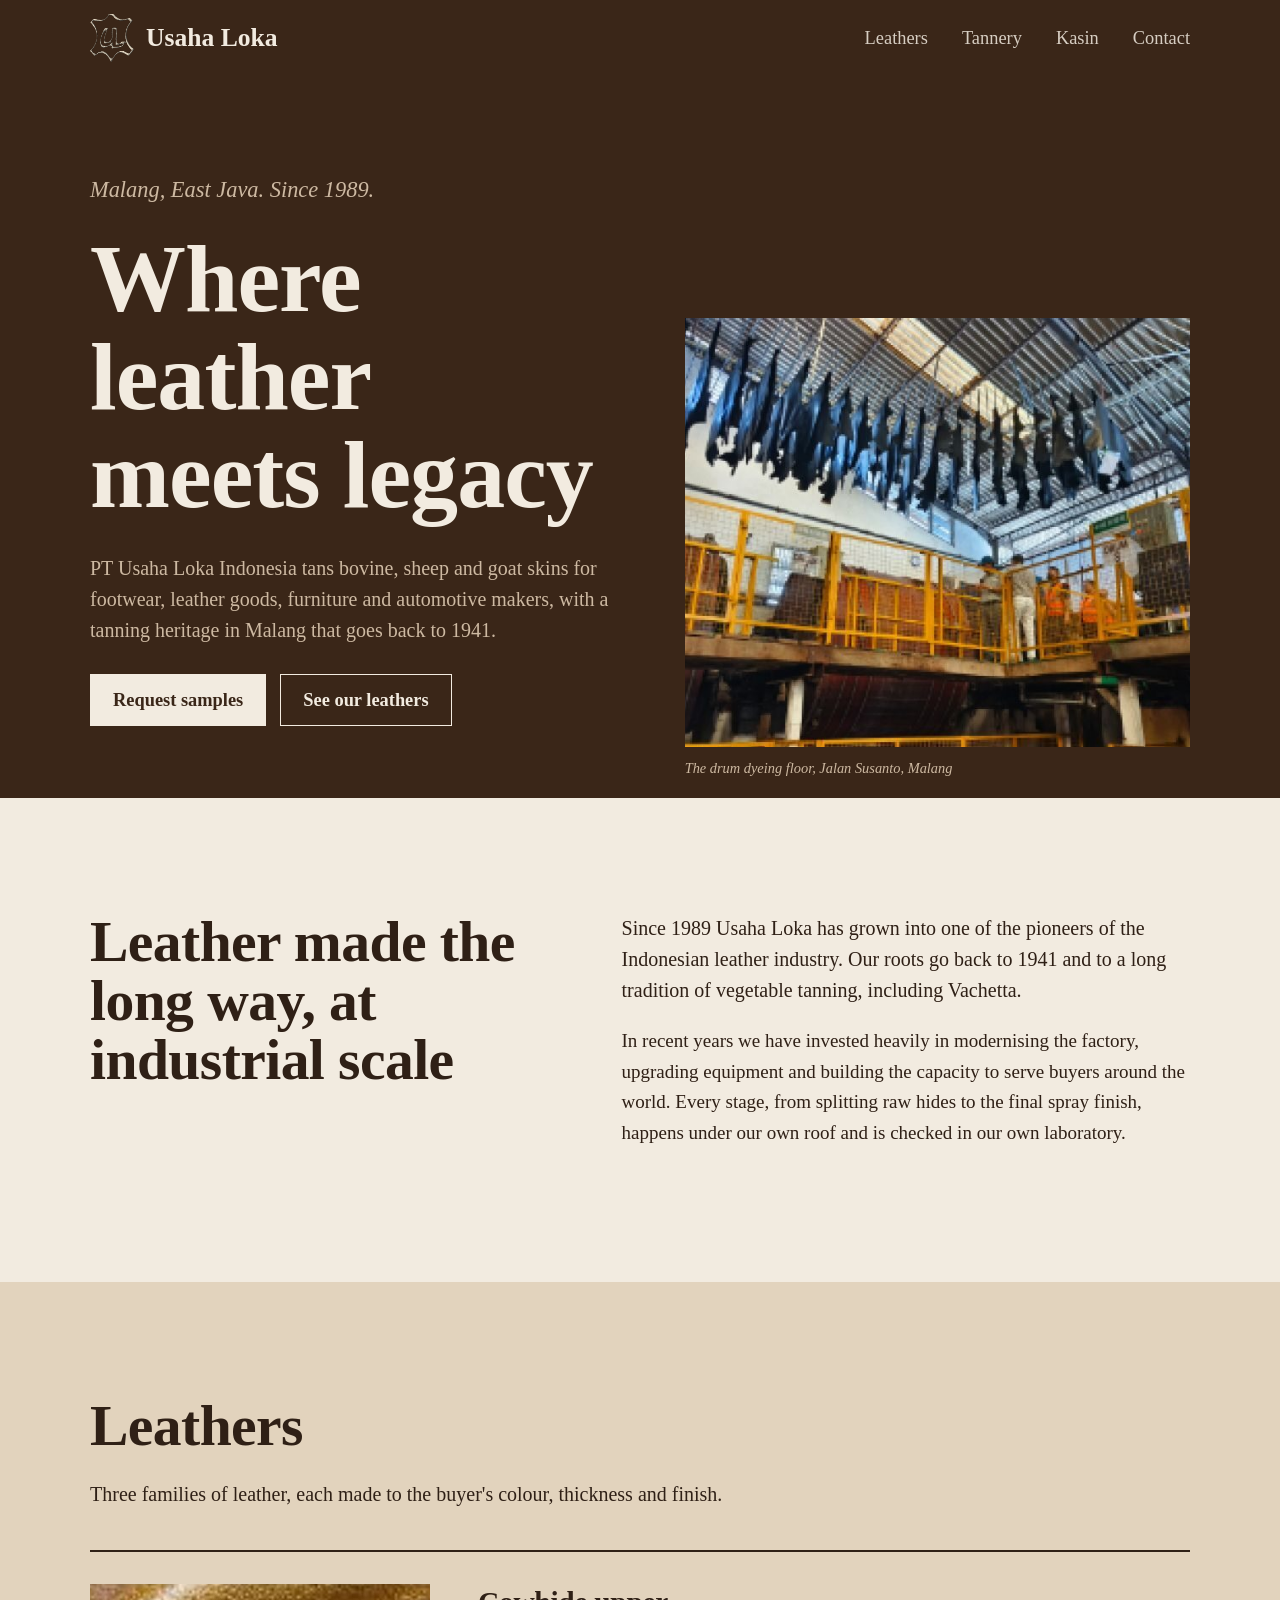
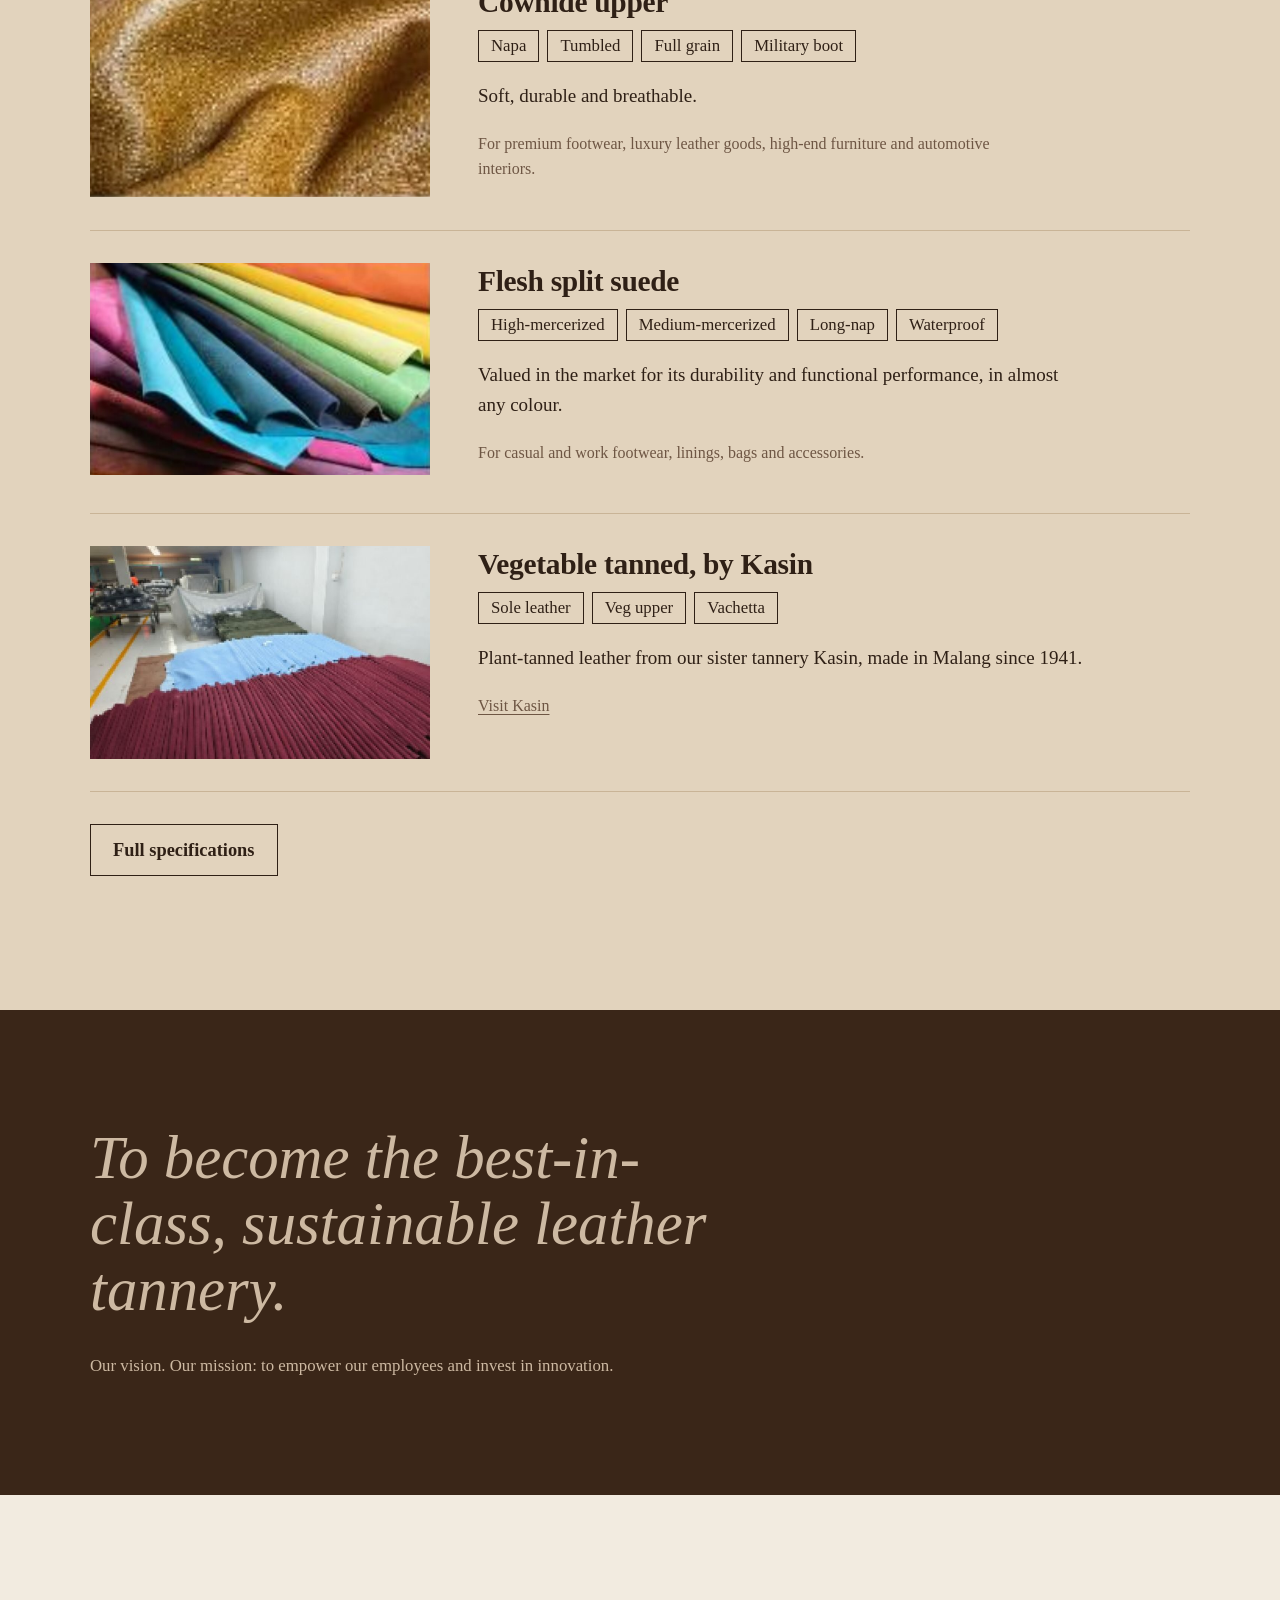
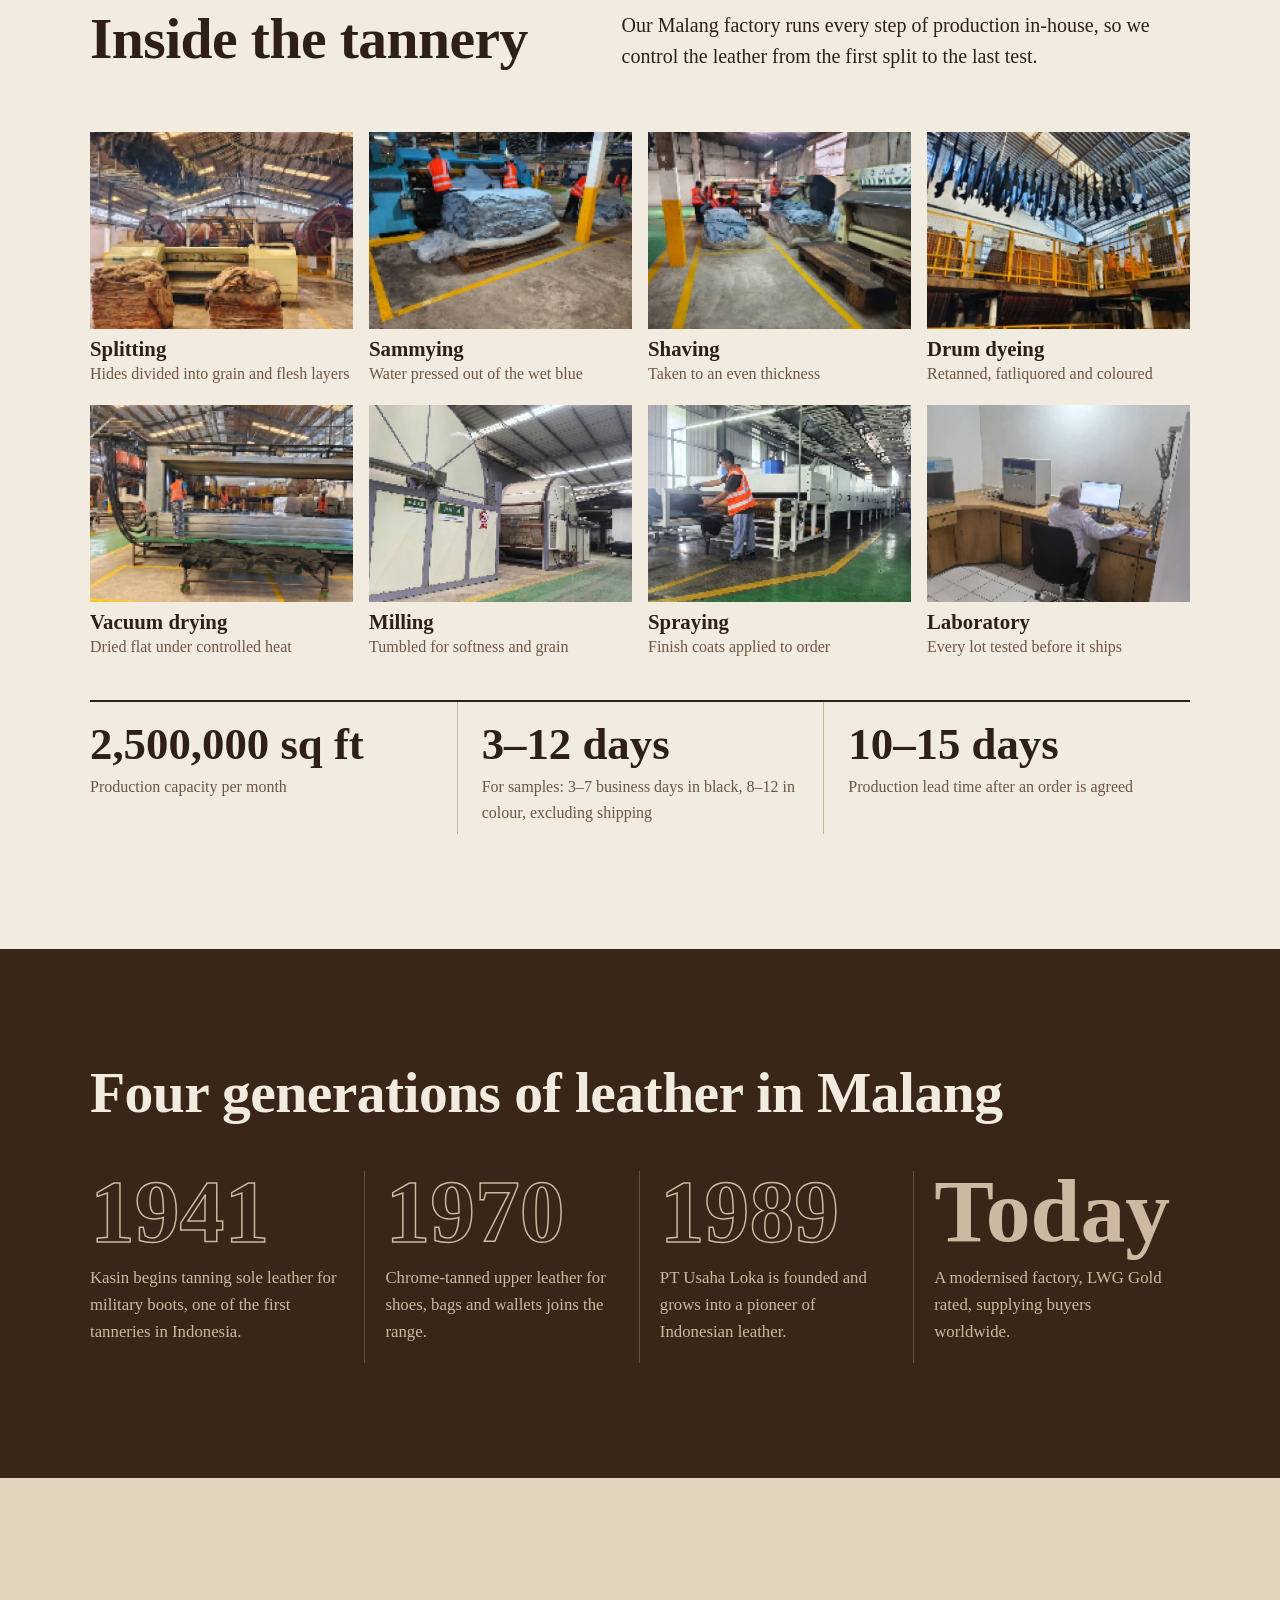
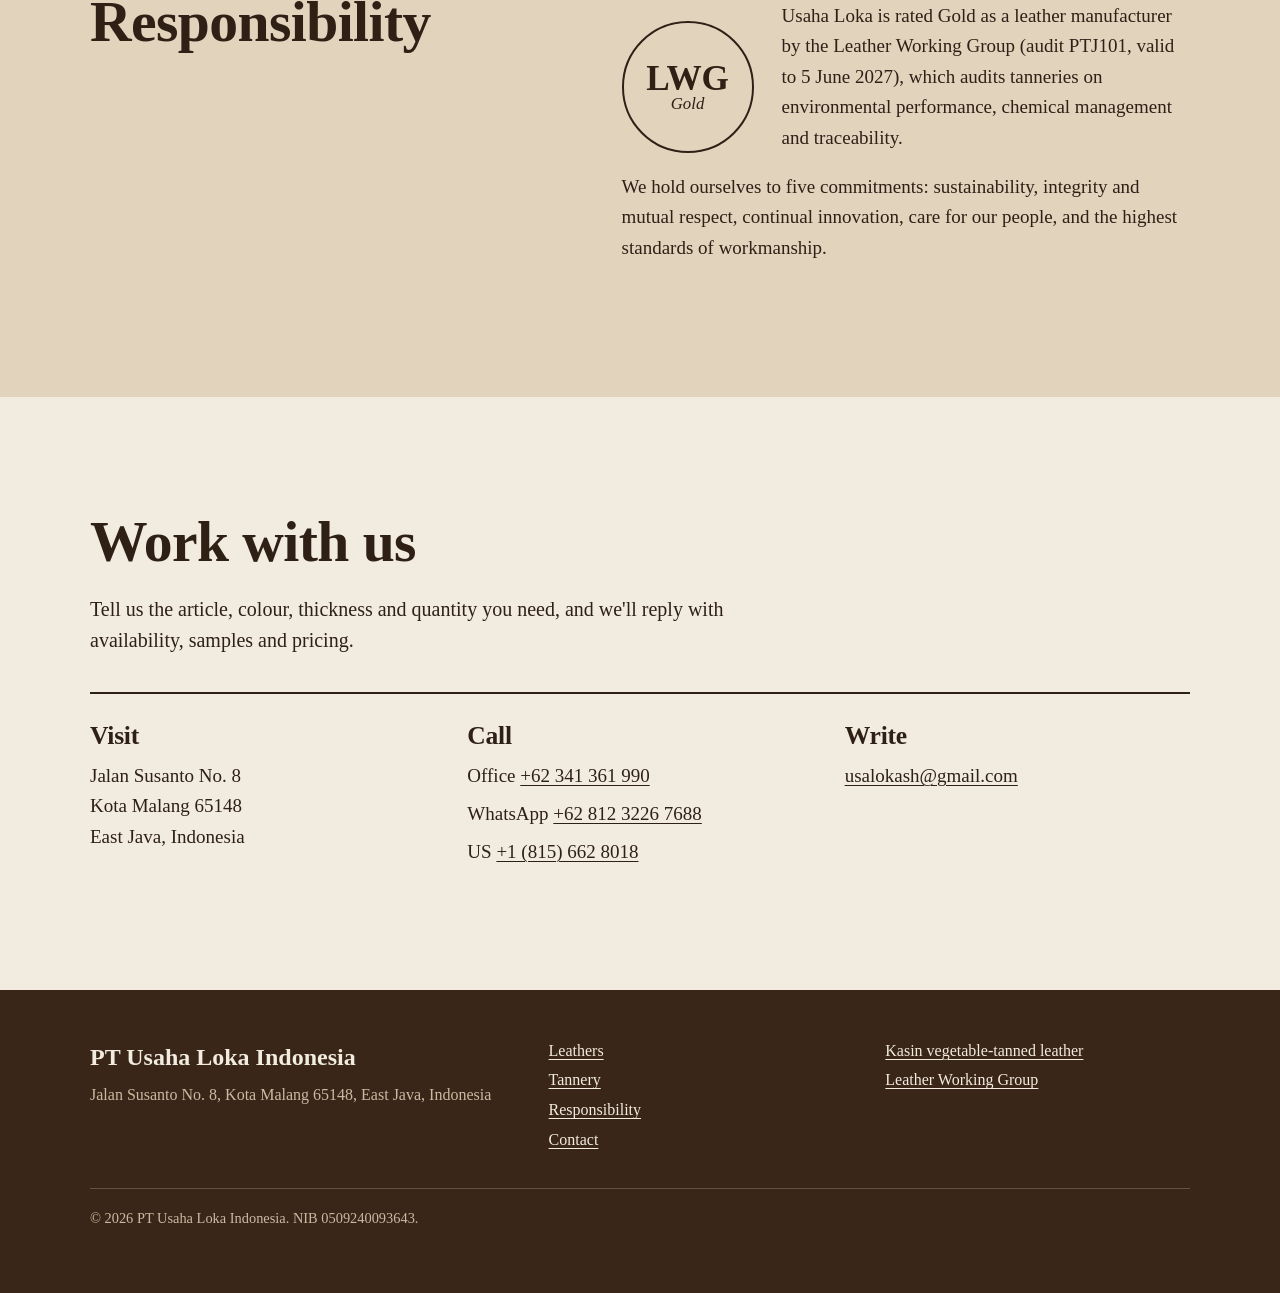
==== commit 623b2172: "Switch to earthy brown palette and Times New Roman; centralise design settings Co-Authored-By: Claud" ====
--- a/index.html
+++ b/index.html
@@ -6,9 +6,6 @@
   <title>PT Usaha Loka Indonesia — Leather Tannery, Malang</title>
   <meta name="description" content="PT Usaha Loka Indonesia tans bovine, sheep and goat leather in Malang, East Java. LWG Gold rated. Cowhide upper leather, flesh split suede and vegetable-tanned leather.">
   <link rel="icon" href="/images/logo.png">
-  <link rel="preconnect" href="https://fonts.googleapis.com">
-  <link rel="preconnect" href="https://fonts.gstatic.com" crossorigin>
-  <link href="https://fonts.googleapis.com/css2?family=Big+Shoulders+Display:wght@500;600;700;800&family=Source+Serif+4:opsz,wght@8..60,400;8..60,600&display=swap" rel="stylesheet">
   <link rel="stylesheet" href="/styles.css">
 </head>
 <body>
--- a/styles.css
+++ b/styles.css
@@ -1,31 +1,43 @@
-/* Usaha Loka — palette drawn from the tannery floor:
-   wet blue hides, the navy and oxblood of the company mark. */
+/* =====================================================================
+   USAHA LOKA — DESIGN SETTINGS
+   Change the values in this block to restyle the whole site.
+   Every colour and font used on every page comes from here.
+   ===================================================================== */
 :root {
-  --paper: #f3f4f2;
-  --wetblue: #c9d4d8;
-  --wetblue-deep: #9fb1b8;
-  --ink: #14263a;
-  --steel: #4f5f6b;
-  --oxblood: #7a1f22;
-  --rule: #b9c4c9;
-
-  --display: "Big Shoulders Display", "Arial Narrow", sans-serif;
-  --text: "Source Serif 4", Georgia, serif;
-
-  --max: 1180px;
-  --gutter: clamp(16px, 4vw, 40px);
-}
-
-/* Kasin pages swap to vachetta and bark */
+  /* Colours: Usaha Loka (earthy tannery browns) */
+  --paper:      #f2ebe0;  /* main page background (parchment)            */
+  --band:       #e2d3bd;  /* alternate section background (tan)          */
+  --dark:       #3a2618;  /* header, footer and dark sections (tobacco)  */
+  --ink:        #2f2016;  /* main text colour (dark brown)               */
+  --muted:      #6e5644;  /* secondary text (captions, notes)            */
+  --accent:     #8a4a24;  /* links on hover, highlights (saddle brown)   */
+  --rule:       #c9b497;  /* thin divider lines                          */
+  --on-dark:       #f2ebe0;  /* text on dark sections                    */
+  --on-dark-muted: #cdb9a2;  /* secondary text on dark sections          */
+  --on-dark-line:  rgba(242, 235, 224, 0.22); /* dividers on dark        */
+
+  /* Fonts */
+  --display: "Times New Roman", Times, serif;  /* headings, buttons     */
+  --text:    "Times New Roman", Times, serif;  /* body text             */
+
+  /* Layout */
+  --max: 1180px;                       /* maximum content width         */
+  --gutter: clamp(16px, 4vw, 40px);    /* side padding                  */
+}
+
+/* Colours: Kasin pages (lighter vachetta and bark) */
 body.kasin {
-  --paper: #f1e6d4;
-  --wetblue: #e2cfb0;
-  --wetblue-deep: #c9ab80;
-  --ink: #2f2219;
-  --steel: #6a5443;
-  --oxblood: #8e4a22;
-  --rule: #cdb594;
-}
+  --paper:  #f7f0e4;
+  --band:   #ead8ba;
+  --dark:   #4a2f1c;
+  --ink:    #3a281b;
+  --muted:  #74593f;
+  --accent: #a3612c;
+  --rule:   #d6bf98;
+  --on-dark-muted: #dcc6a6;
+}
+/* ===================================================================== */
+
 
 *, *::before, *::after { box-sizing: border-box; }
 html { -webkit-text-size-adjust: 100%; }
@@ -34,78 +46,74 @@
   background: var(--paper);
   color: var(--ink);
   font-family: var(--text);
-  font-size: 18px;
-  line-height: 1.65;
-  font-optical-sizing: auto;
+  font-size: 19px;
+  line-height: 1.6;
 }
 img { display: block; max-width: 100%; height: auto; }
 a { color: inherit; text-decoration-thickness: 1px; text-underline-offset: 3px; }
-a:hover { color: var(--oxblood); }
-:focus-visible { outline: 2px solid var(--oxblood); outline-offset: 3px; }
+a:hover { color: var(--accent); }
+:focus-visible { outline: 2px solid var(--accent); outline-offset: 3px; }
 
 h1, h2, h3 {
   font-family: var(--display);
   font-weight: 700;
-  line-height: 0.95;
-  letter-spacing: 0.005em;
+  line-height: 1.02;
+  letter-spacing: -0.01em;
   margin: 0 0 0.4em;
 }
-h1 { font-size: clamp(3.2rem, 9vw, 7.5rem); font-weight: 800; }
-h2 { font-size: clamp(2.4rem, 5.5vw, 4.2rem); }
-h3 { font-size: clamp(1.6rem, 2.6vw, 2.1rem); font-weight: 600; line-height: 1; }
+h1 { font-size: clamp(3rem, 7.5vw, 6rem); }
+h2 { font-size: clamp(2.2rem, 4.6vw, 3.6rem); }
+h3 { font-size: clamp(1.5rem, 2.3vw, 1.9rem); line-height: 1.1; }
 p { margin: 0 0 1em; max-width: 64ch; }
-.lead { font-size: 1.22rem; line-height: 1.6; }
+.lead { font-size: 1.25rem; line-height: 1.55; }
 
 .wrap { max-width: var(--max); margin: 0 auto; padding: 0 var(--gutter); }
 .skip { position: absolute; left: -999px; }
 .skip:focus { left: 16px; top: 16px; background: var(--paper); padding: 8px 12px; z-index: 50; }
 
 /* ---------- Header ---------- */
-.masthead { background: var(--ink); color: var(--paper); }
+.masthead { background: var(--dark); color: var(--on-dark); }
 .masthead .wrap {
   display: flex; align-items: center; justify-content: space-between;
   gap: 20px; flex-wrap: wrap; padding-top: 14px; padding-bottom: 14px;
 }
-.mark { display: flex; align-items: center; gap: 12px; text-decoration: none; color: var(--paper); }
-.mark img { width: 44px; filter: invert(1); }
+.mark { display: flex; align-items: center; gap: 12px; text-decoration: none; color: var(--on-dark); }
+.mark img { width: 44px; filter: invert(1) sepia(0.4); }
 .mark span { font-family: var(--display); font-size: 1.6rem; font-weight: 700; line-height: 1; }
 body.kasin .mark img { display: none; }
 .masthead nav ul { list-style: none; display: flex; gap: clamp(14px, 3vw, 34px); margin: 0; padding: 0; flex-wrap: wrap; }
-.masthead nav a {
-  font-family: var(--display); font-size: 1.2rem; font-weight: 500;
-  text-decoration: none; color: var(--paper); opacity: 0.85;
-}
-.masthead nav a:hover, .masthead nav a[aria-current="page"] { opacity: 1; color: var(--paper); text-decoration: underline; }
+.masthead nav a { font-family: var(--display); font-size: 1.15rem; text-decoration: none; color: var(--on-dark); opacity: 0.85; }
+.masthead nav a:hover, .masthead nav a[aria-current="page"] { opacity: 1; color: var(--on-dark); text-decoration: underline; }
 
 /* ---------- Hero ---------- */
-.hero { background: var(--ink); color: var(--paper); padding: clamp(48px, 8vw, 96px) 0 0; overflow: hidden; }
+.hero { background: var(--dark); color: var(--on-dark); padding: clamp(48px, 8vw, 96px) 0 0; overflow: hidden; }
 .hero .wrap { display: grid; grid-template-columns: 1.05fr 1fr; gap: clamp(24px, 5vw, 64px); align-items: end; }
 .hero h1 { margin-bottom: 0.3em; }
-.hero p { color: #d6dde1; }
-.hero .place { font-family: var(--display); font-size: 1.5rem; font-weight: 500; color: var(--wetblue); margin-bottom: 1.2em; }
+.hero p { color: var(--on-dark-muted); }
+.hero .place { font-family: var(--display); font-style: italic; font-size: 1.4rem; color: var(--on-dark-muted); margin-bottom: 1em; }
 .hero figure { margin: 0; align-self: end; }
 .hero figure img { width: 100%; aspect-ratio: 4 / 3.4; object-fit: cover; }
-.hero figcaption { font-size: 0.85rem; color: #aebbc2; padding: 10px 0 18px; }
+.hero figcaption { font-size: 0.9rem; font-style: italic; color: var(--on-dark-muted); padding: 10px 0 18px; }
 .hero .actions { margin: 28px 0 clamp(40px, 6vw, 72px); display: flex; gap: 14px; flex-wrap: wrap; }
 
 .btn {
-  display: inline-block; font-family: var(--display); font-size: 1.25rem; font-weight: 600;
-  padding: 12px 22px 11px; text-decoration: none; border: 2px solid currentColor;
-}
-.btn.solid { background: var(--paper); color: var(--ink); border-color: var(--paper); }
-.btn.solid:hover { background: var(--wetblue); border-color: var(--wetblue); color: var(--ink); }
-.btn.line { color: var(--paper); }
-.btn.line:hover { color: var(--wetblue); }
-.on-paper .btn.solid { background: var(--ink); color: var(--paper); border-color: var(--ink); }
-.on-paper .btn.solid:hover { background: var(--oxblood); border-color: var(--oxblood); color: var(--paper); }
+  display: inline-block; font-family: var(--display); font-size: 1.15rem; font-weight: 700;
+  padding: 11px 22px 10px; text-decoration: none; border: 1.5px solid currentColor;
+}
+.btn.solid { background: var(--on-dark); color: var(--dark); border-color: var(--on-dark); }
+.btn.solid:hover { background: var(--band); border-color: var(--band); color: var(--dark); }
+.btn.line { color: var(--on-dark); }
+.btn.line:hover { color: var(--band); }
+.on-paper .btn.solid { background: var(--dark); color: var(--on-dark); border-color: var(--dark); }
+.on-paper .btn.solid:hover { background: var(--accent); border-color: var(--accent); color: var(--on-dark); }
 .on-paper .btn.line { color: var(--ink); }
-.on-paper .btn.line:hover { color: var(--oxblood); }
+.on-paper .btn.line:hover { color: var(--accent); }
 
 /* ---------- Sections ---------- */
 .band { padding: clamp(64px, 9vw, 120px) 0; }
-.band.blue { background: var(--wetblue); }
-.band.ink { background: var(--ink); color: var(--paper); }
-.band.ink p { color: #d6dde1; }
+.band.blue { background: var(--band); }       /* "blue" kept as class name for the alternate band */
+.band.ink { background: var(--dark); color: var(--on-dark); }
+.band.ink p { color: var(--on-dark-muted); }
 
 .split { display: grid; grid-template-columns: 1fr 1.25fr; gap: clamp(28px, 6vw, 88px); align-items: start; }
 
@@ -118,61 +126,60 @@
 .leather-list img { width: 100%; aspect-ratio: 16 / 10; object-fit: cover; }
 .leather-list h3 { margin-top: 2px; }
 .articles { list-style: none; padding: 0; margin: 0 0 1em; display: flex; flex-wrap: wrap; gap: 8px; }
-.articles li {
-  font-family: var(--display); font-size: 1.1rem; font-weight: 500;
-  border: 1px solid var(--ink); padding: 3px 12px 2px;
-}
-.uses { color: var(--steel); font-size: 0.98rem; }
+.articles li { font-family: var(--display); font-size: 1.05rem; border: 1px solid var(--ink); padding: 2px 12px 1px; }
+.uses { color: var(--muted); font-size: 1rem; }
 
 /* ---------- Pull quote ---------- */
 blockquote { margin: 0; }
 blockquote p {
-  font-family: var(--display); font-weight: 600; font-size: clamp(2.2rem, 5vw, 4rem);
-  line-height: 1; max-width: 20ch; margin-bottom: 0.5em;
-}
-blockquote footer { font-size: 1rem; color: #aebbc2; }
+  font-family: var(--display); font-style: italic; font-size: clamp(2.2rem, 5vw, 3.8rem);
+  line-height: 1.08; max-width: 22ch; margin-bottom: 0.5em;
+}
+blockquote footer { font-size: 1.05rem; color: var(--on-dark-muted); }
 
 /* ---------- Tannery grid ---------- */
 .floor { display: grid; grid-template-columns: repeat(4, 1fr); gap: 18px 16px; margin-top: 40px; }
 .floor figure { margin: 0; }
 .floor img { width: 100%; aspect-ratio: 4 / 3; object-fit: cover; }
-.floor figcaption { padding-top: 8px; font-size: 0.95rem; }
-.floor figcaption strong { font-family: var(--display); font-size: 1.3rem; font-weight: 600; display: block; line-height: 1.1; }
+.floor figcaption { padding-top: 8px; font-size: 1rem; color: var(--muted); }
+.floor figcaption strong { font-family: var(--display); font-size: 1.3rem; display: block; line-height: 1.15; color: var(--ink); }
 
 /* ---------- Facts ---------- */
-.facts { display: grid; grid-template-columns: repeat(3, 1fr); gap: 0; margin: 40px 0 0; border-top: 2px solid var(--ink); }
+.facts { display: grid; grid-template-columns: repeat(3, 1fr); margin: 40px 0 0; border-top: 2px solid var(--ink); }
 .facts div { padding: 20px 24px 8px 0; }
 .facts div + div { padding-left: 24px; border-left: 1px solid var(--rule); }
-.facts dt { font-family: var(--display); font-size: clamp(2rem, 4vw, 3rem); font-weight: 700; line-height: 1; margin-bottom: 8px; }
-.facts dd { margin: 0; color: var(--steel); font-size: 0.98rem; }
+.facts dt { font-family: var(--display); font-size: clamp(1.9rem, 3.6vw, 2.8rem); font-weight: 700; line-height: 1; margin-bottom: 8px; }
+.facts dd { margin: 0; color: var(--muted); font-size: 1rem; }
 
 /* ---------- Lineage (the stamped years) ---------- */
-.lineage { list-style: none; margin: 48px 0 0; padding: 0; display: grid; grid-template-columns: repeat(4, 1fr); gap: 0; }
+.lineage { list-style: none; margin: 48px 0 0; padding: 0; display: grid; grid-template-columns: repeat(4, 1fr); }
 .lineage li { padding: 0 20px 0 0; }
-.lineage li + li { padding-left: 20px; border-left: 1px solid rgba(243, 244, 242, 0.25); }
+.lineage li + li { padding-left: 20px; border-left: 1px solid var(--on-dark-line); }
 .lineage .year {
-  display: block; font-family: var(--display); font-weight: 800;
-  font-size: clamp(3.4rem, 8vw, 6.4rem); line-height: 0.85; letter-spacing: -0.01em;
-  color: transparent; -webkit-text-stroke: 2px var(--wetblue);
+  display: block; font-family: var(--display); font-weight: 700;
+  font-size: clamp(3.2rem, 7vw, 5.8rem); line-height: 0.9;
+  color: transparent; -webkit-text-stroke: 1.5px var(--on-dark-muted);
   margin-bottom: 14px;
 }
-.lineage li:last-child .year { color: var(--wetblue); -webkit-text-stroke: 0; }
-.lineage p { font-size: 1rem; }
+.lineage li:last-child .year { color: var(--on-dark-muted); -webkit-text-stroke: 0; }
+.lineage p { font-size: 1.05rem; }
+.on-paper .lineage li + li { border-left-color: var(--rule); }
+.on-paper .lineage .year { -webkit-text-stroke-color: var(--ink); }
+.on-paper .lineage li:last-child .year { color: var(--ink); }
 
 /* ---------- Certification ---------- */
 .cert { display: grid; grid-template-columns: auto 1fr; gap: 28px; align-items: center; margin-top: 8px; }
 .cert-badge {
-  width: 132px; height: 132px; border: 3px solid var(--ink); border-radius: 50%;
-  display: grid; place-content: center; text-align: center;
-  font-family: var(--display); line-height: 1;
-}
-.cert-badge b { font-size: 2.2rem; font-weight: 800; }
-.cert-badge small { font-size: 1rem; font-weight: 500; }
-
-/* ---------- Spec tables (leathers page) ---------- */
-.spec { width: 100%; border-collapse: collapse; font-size: 0.98rem; margin: 8px 0 1em; }
-.spec th, .spec td { text-align: left; padding: 9px 12px 9px 0; border-bottom: 1px solid var(--rule); vertical-align: top; }
-.spec th { font-weight: 600; width: 34%; }
+  width: 132px; height: 132px; border: 2px solid var(--ink); border-radius: 50%;
+  display: grid; place-content: center; text-align: center; font-family: var(--display); line-height: 1;
+}
+.cert-badge b { font-size: 2.2rem; }
+.cert-badge small { font-size: 1.05rem; font-style: italic; }
+
+/* ---------- Spec tables ---------- */
+.spec { width: 100%; border-collapse: collapse; font-size: 1rem; margin: 8px 0 1em; }
+.spec th, .spec td { text-align: left; padding: 8px 12px 8px 0; border-bottom: 1px solid var(--rule); vertical-align: top; }
+.spec th { font-weight: 700; width: 34%; }
 .table-scroll { overflow-x: auto; }
 
 /* ---------- Contact ---------- */
@@ -182,13 +189,13 @@
 address { font-style: normal; }
 
 /* ---------- Footer ---------- */
-.foot { background: var(--ink); color: #aebbc2; padding: 48px 0; font-size: 0.95rem; }
+.foot { background: var(--dark); color: var(--on-dark-muted); padding: 48px 0; font-size: 1rem; }
 .foot .wrap { display: grid; grid-template-columns: 1.4fr 1fr 1fr; gap: 32px; }
-.foot strong { font-family: var(--display); font-size: 1.5rem; color: var(--paper); font-weight: 700; display: block; margin-bottom: 6px; }
-.foot a { color: var(--paper); }
+.foot strong { font-family: var(--display); font-size: 1.5rem; color: var(--on-dark); display: block; margin-bottom: 6px; }
+.foot a { color: var(--on-dark); }
 .foot ul { list-style: none; margin: 0; padding: 0; }
 .foot li { margin-bottom: 4px; }
-.foot .legal { grid-column: 1 / -1; max-width: none; border-top: 1px solid rgba(243,244,242,0.18); padding-top: 18px; font-size: 0.85rem; }
+.foot .legal { grid-column: 1 / -1; max-width: none; border-top: 1px solid var(--on-dark-line); padding-top: 18px; font-size: 0.9rem; }
 
 /* ---------- Responsive ---------- */
 @media (max-width: 900px) {
@@ -199,13 +206,13 @@
   .contact-grid, .foot .wrap { grid-template-columns: 1fr; }
 }
 @media (max-width: 620px) {
-  body { font-size: 17px; }
+  body { font-size: 18px; }
   .leather-list > li { grid-template-columns: 1fr; }
   .facts { grid-template-columns: 1fr; }
   .facts div + div { padding-left: 0; border-left: 0; border-top: 1px solid var(--rule); }
   .cert { grid-template-columns: 1fr; }
 }
 @media (prefers-reduced-motion: no-preference) {
-  .hero h1 { animation: stamp 700ms cubic-bezier(.2,.7,.2,1) both; }
-  @keyframes stamp { from { opacity: 0; transform: translateY(14px); } to { opacity: 1; transform: none; } }
-}
+  .hero h1 { animation: rise 700ms cubic-bezier(.2,.7,.2,1) both; }
+  @keyframes rise { from { opacity: 0; transform: translateY(14px); } to { opacity: 1; transform: none; } }
+}
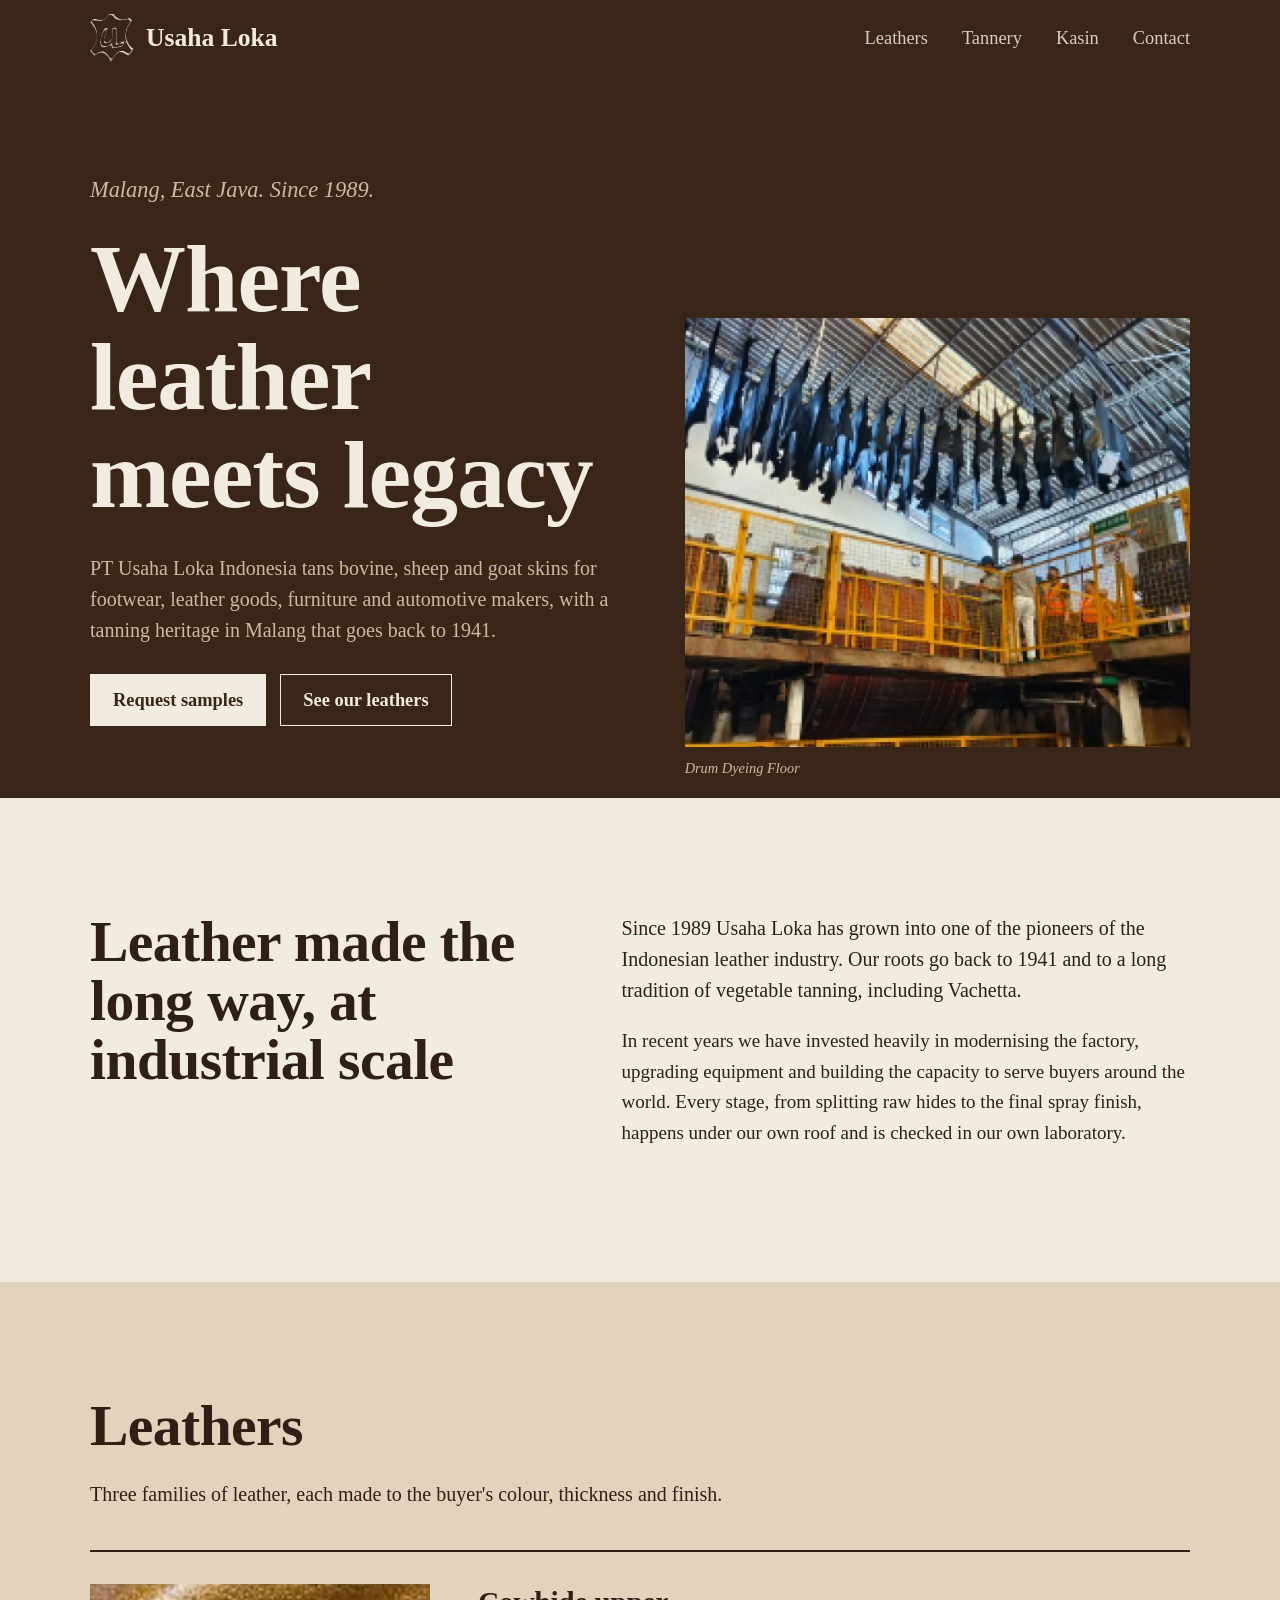
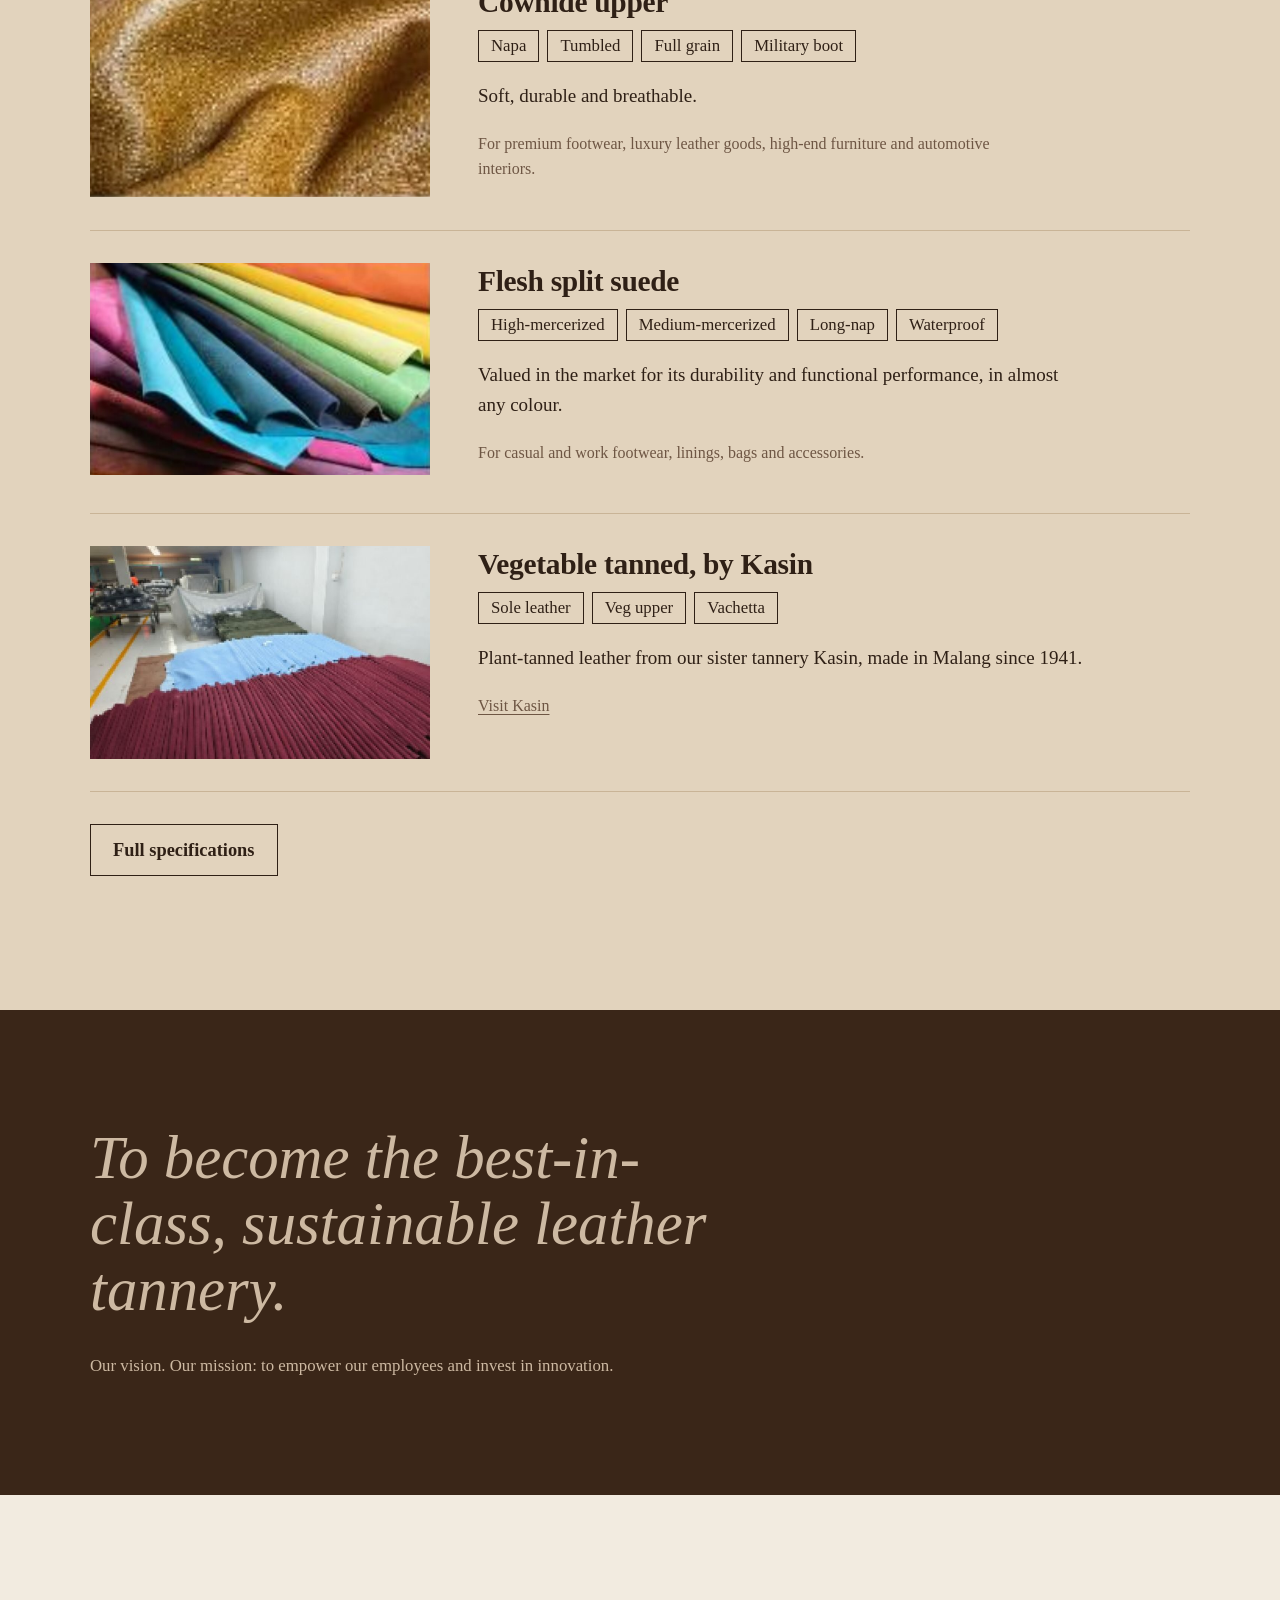
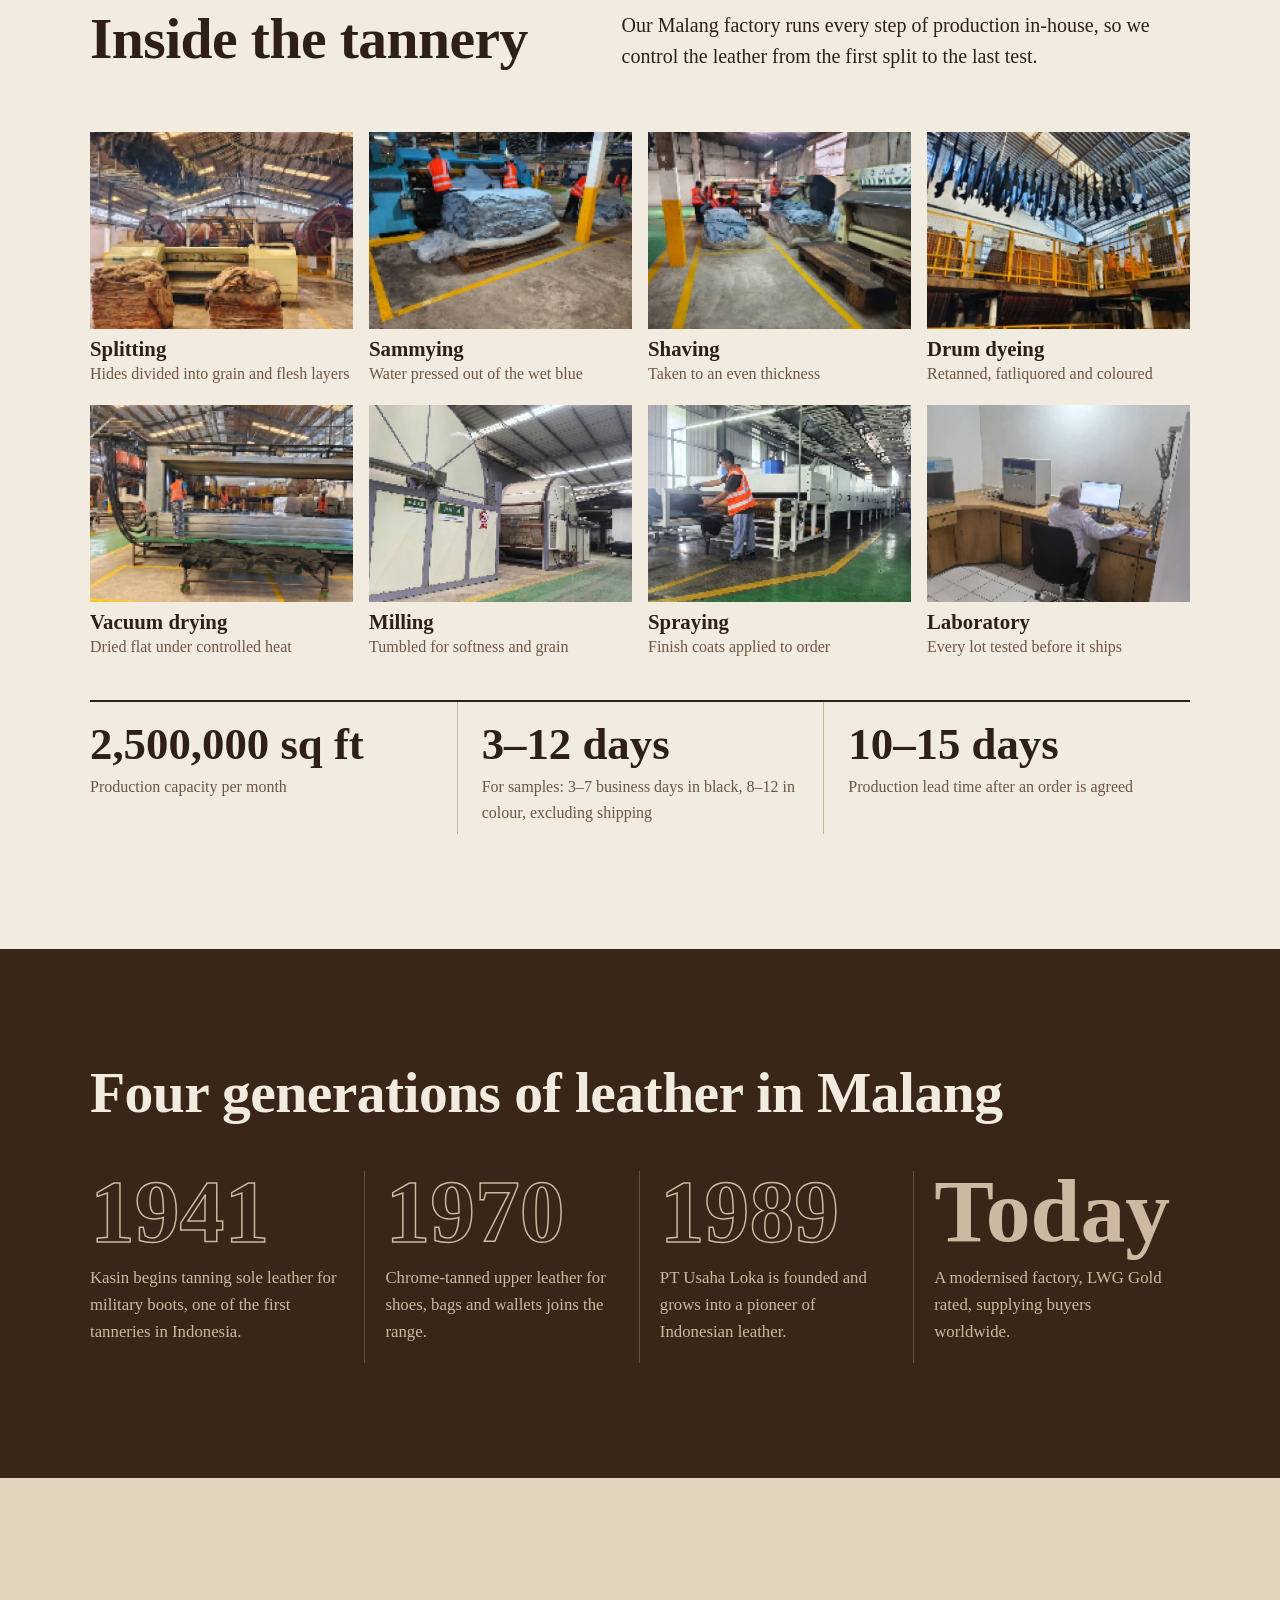
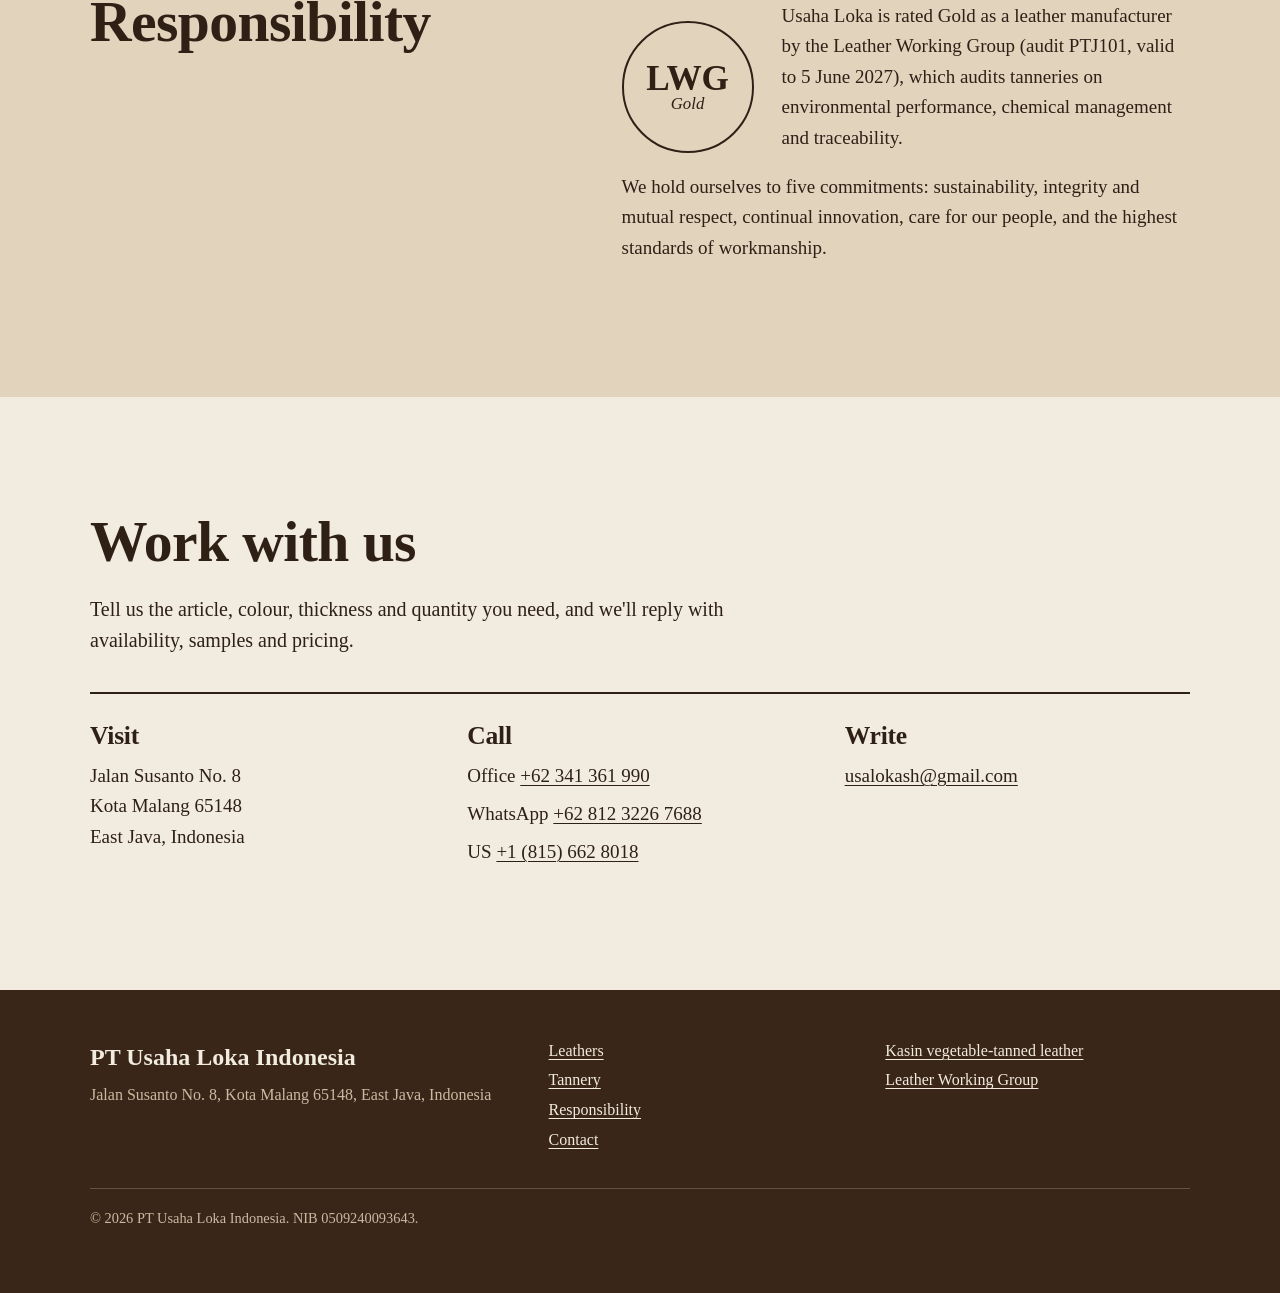
==== commit 25baeca5: "Rename hero photo caption to Drum Dyeing Floor Co-Authored-By: Claude Opus 5.5 <noreply@anthropic.co" ====
--- a/index.html
+++ b/index.html
@@ -38,7 +38,7 @@
         </div>
         <figure>
           <img src="/images/drum-dyeing.jpg" alt="Dyed hides hanging above the drum dyeing floor at the Usaha Loka tannery" width="776" height="507">
-          <figcaption>The drum dyeing floor, Jalan Susanto, Malang</figcaption>
+          <figcaption>Drum Dyeing Floor</figcaption>
         </figure>
       </div>
     </section>
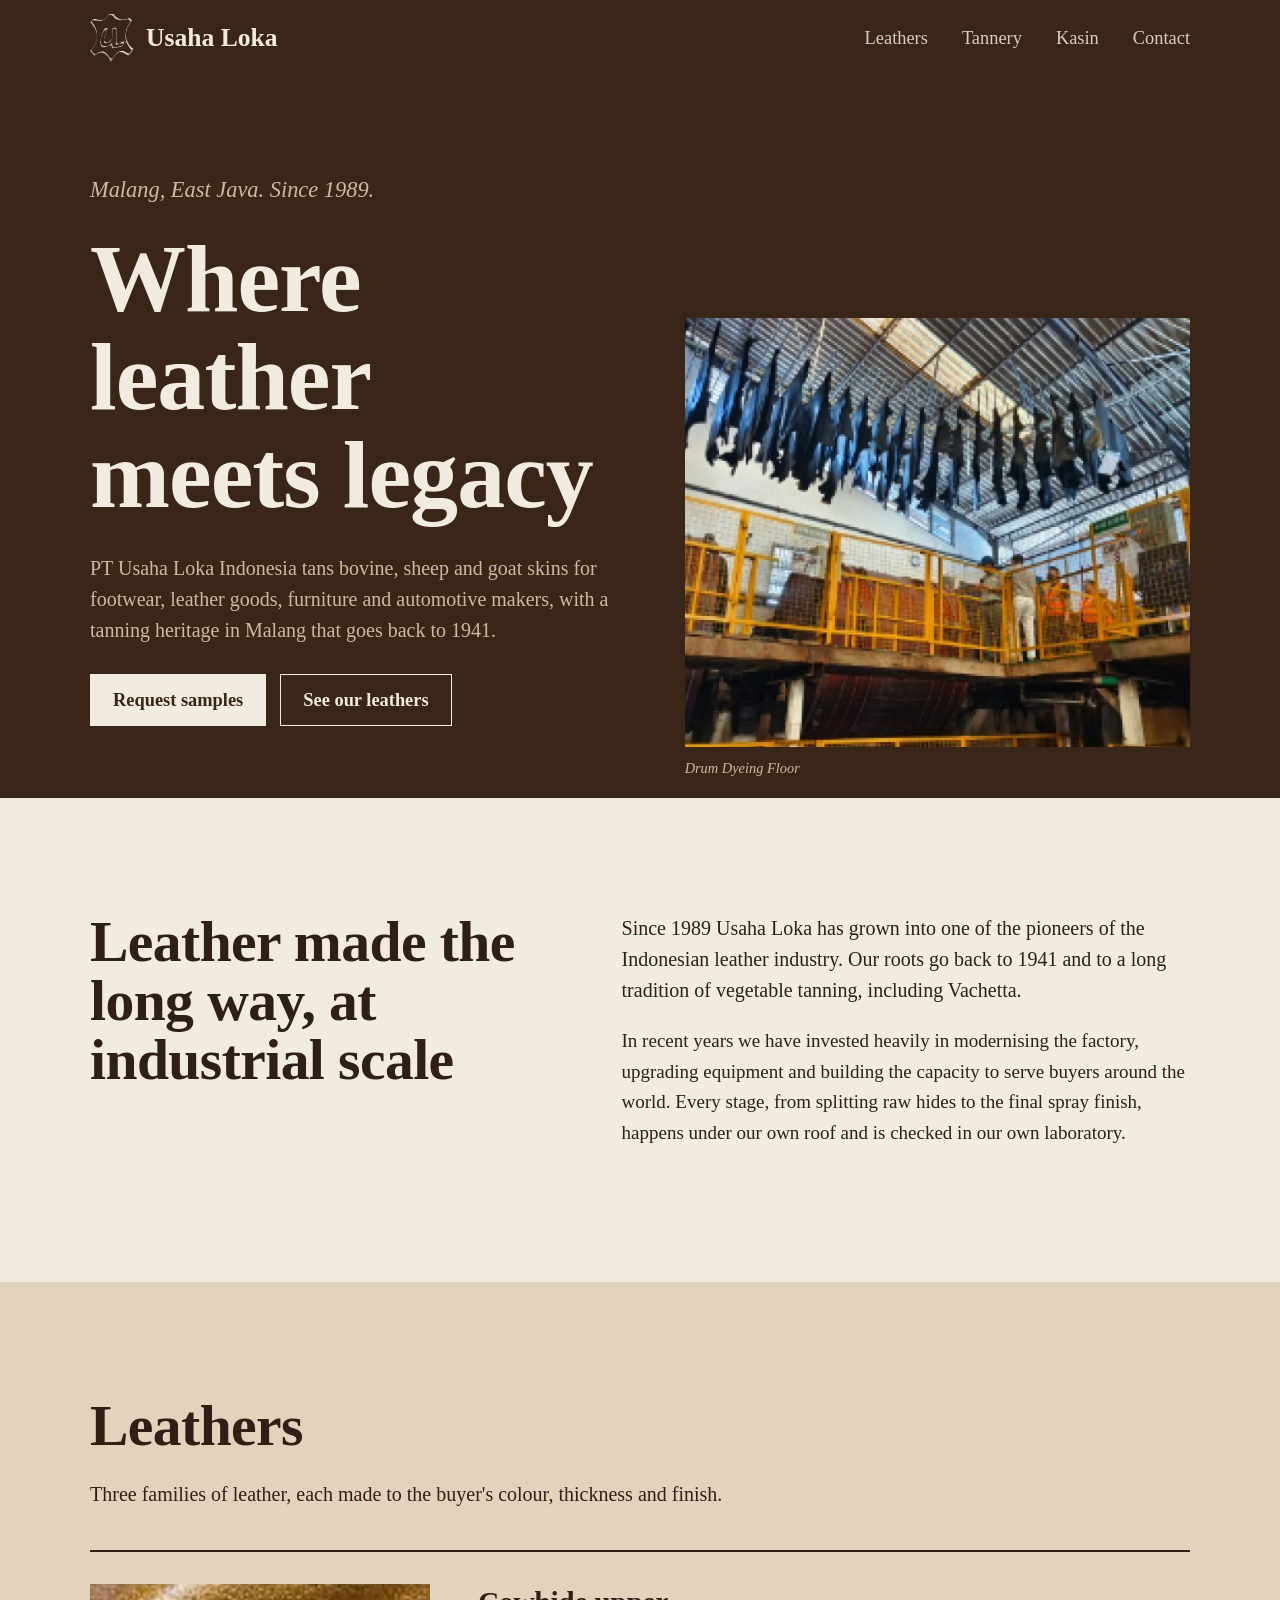
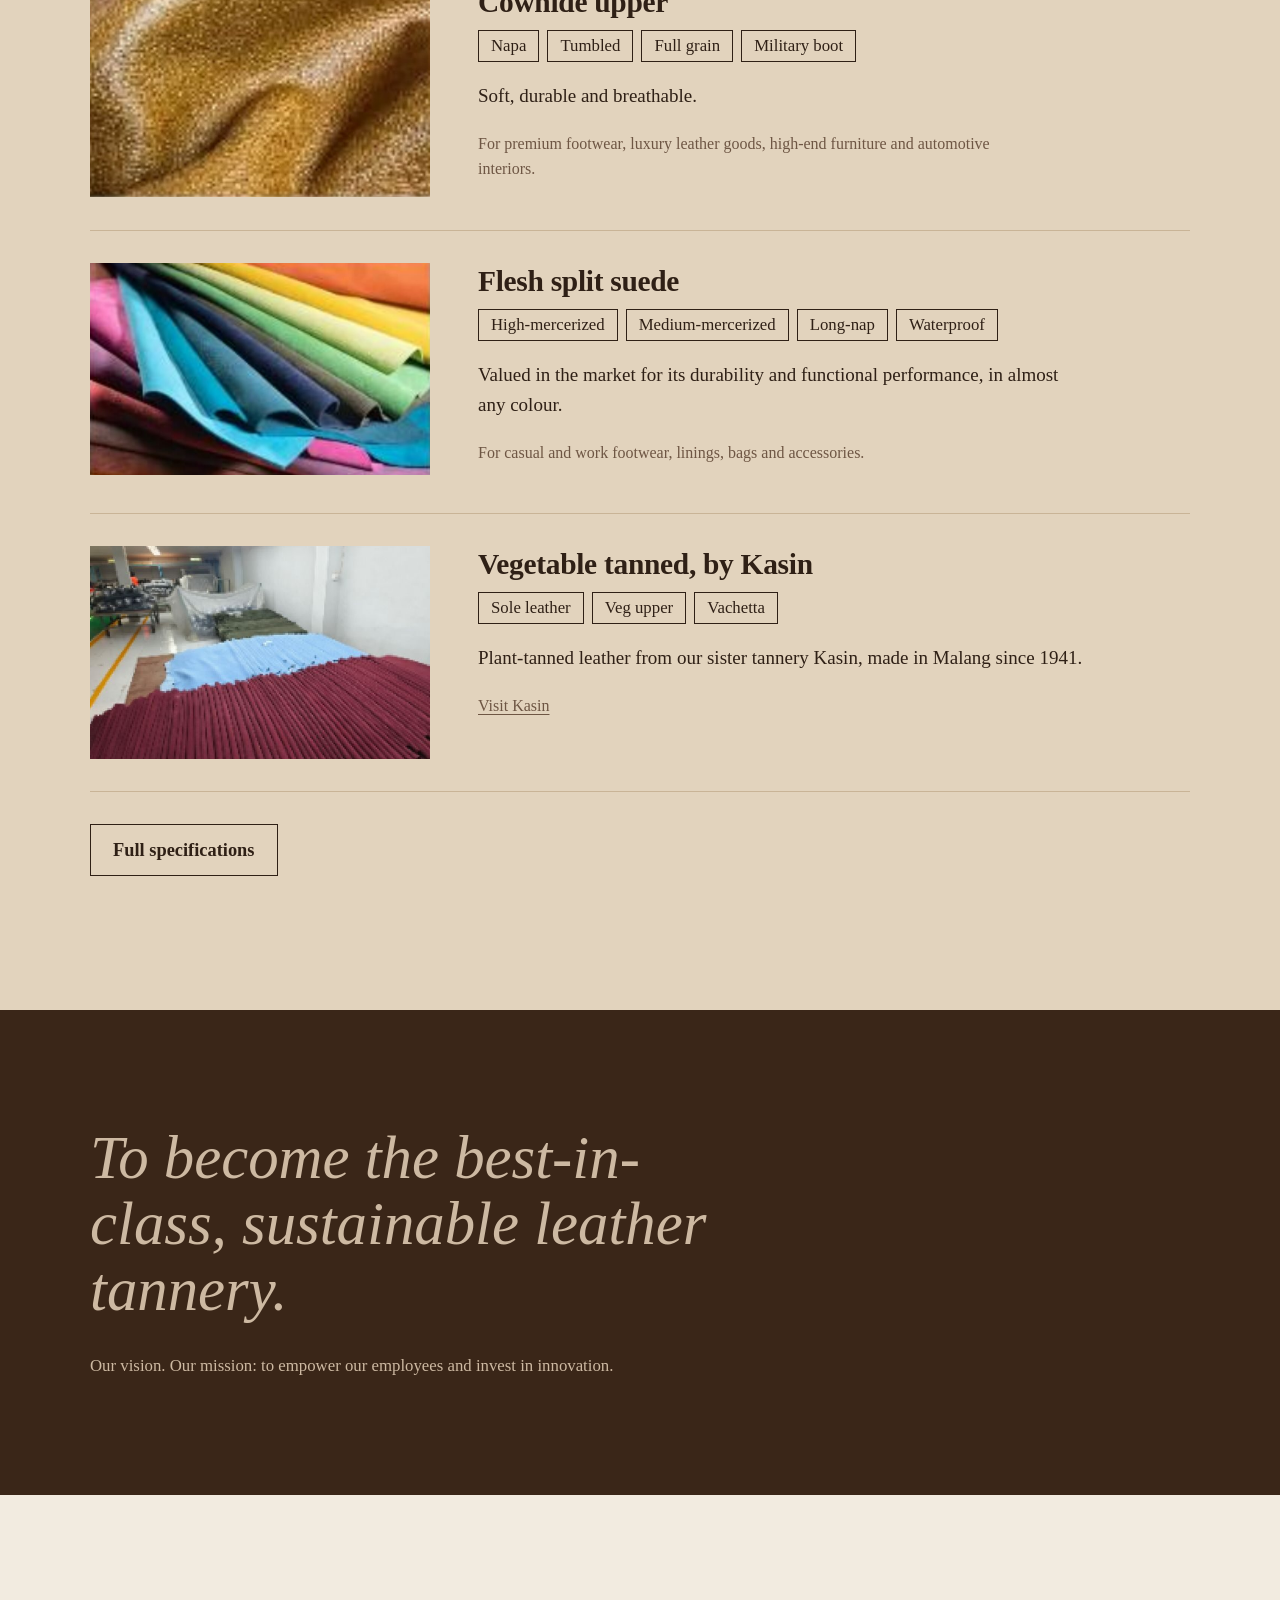
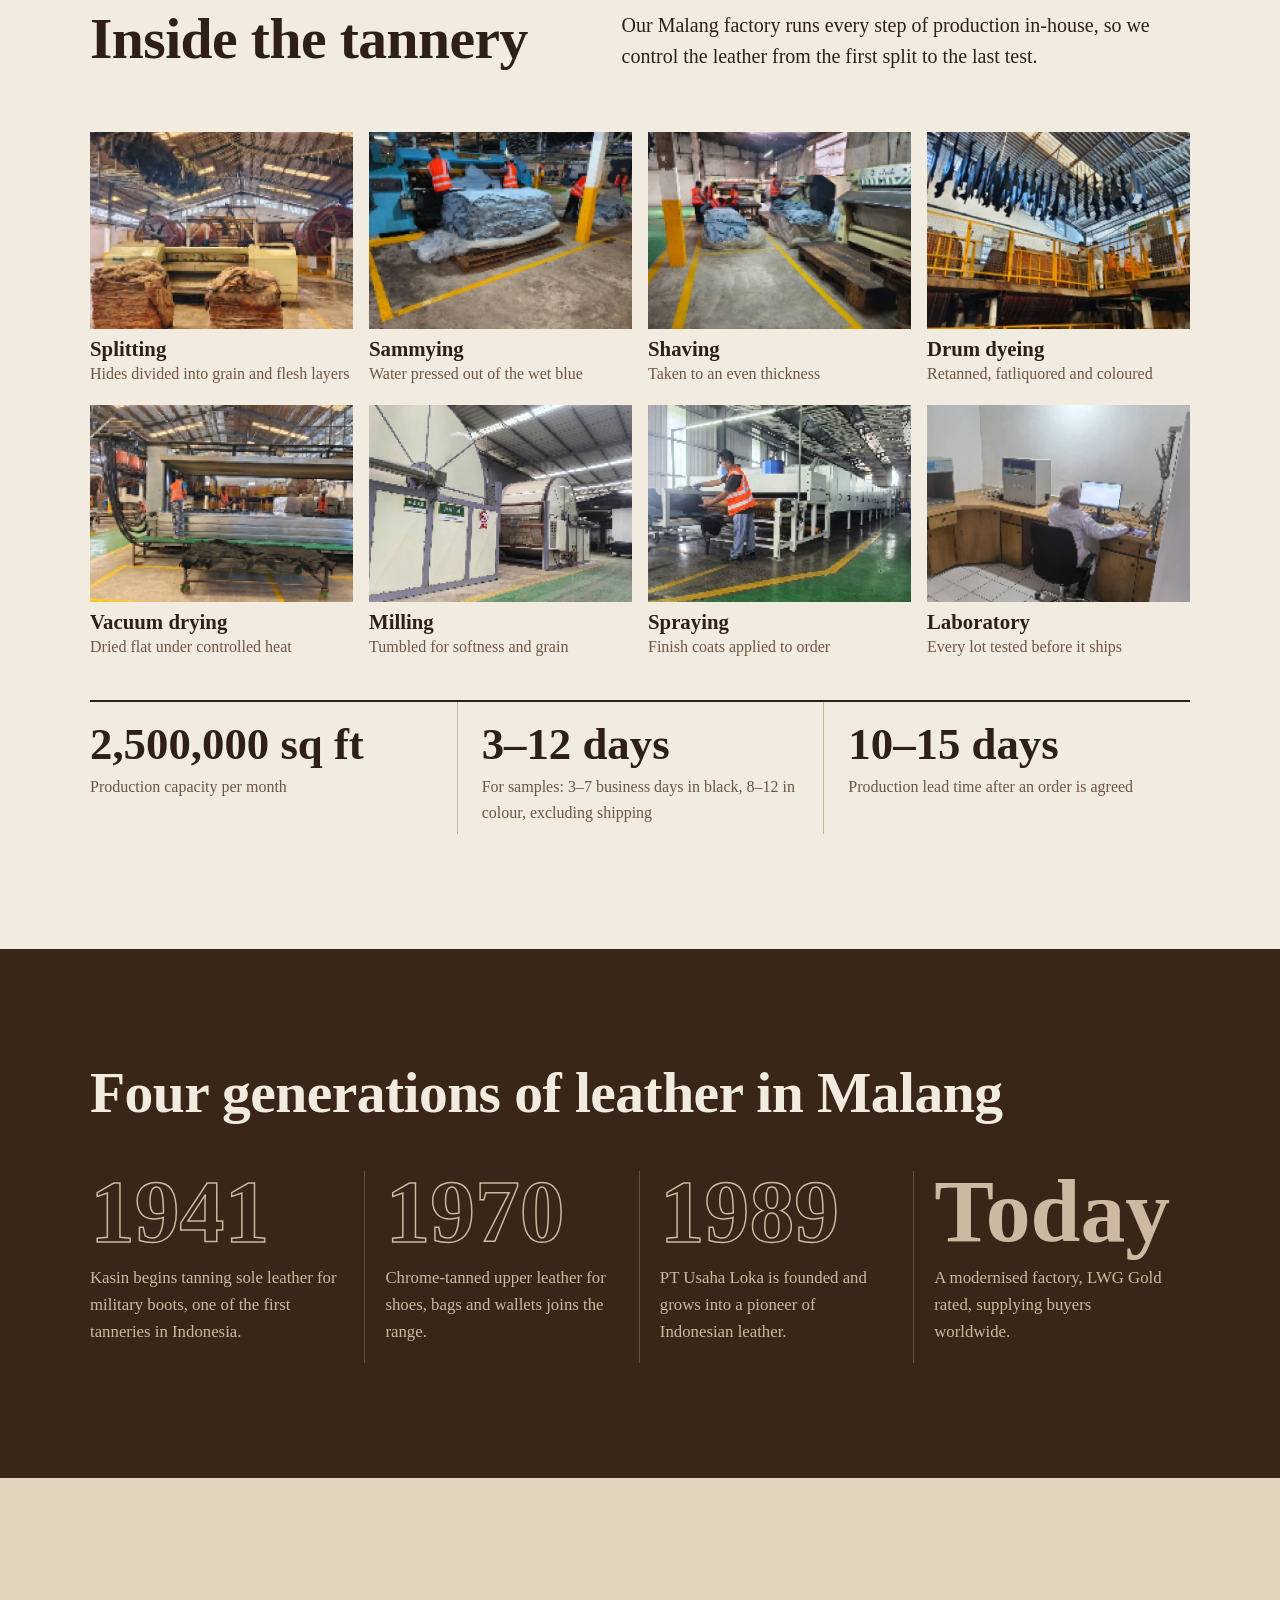
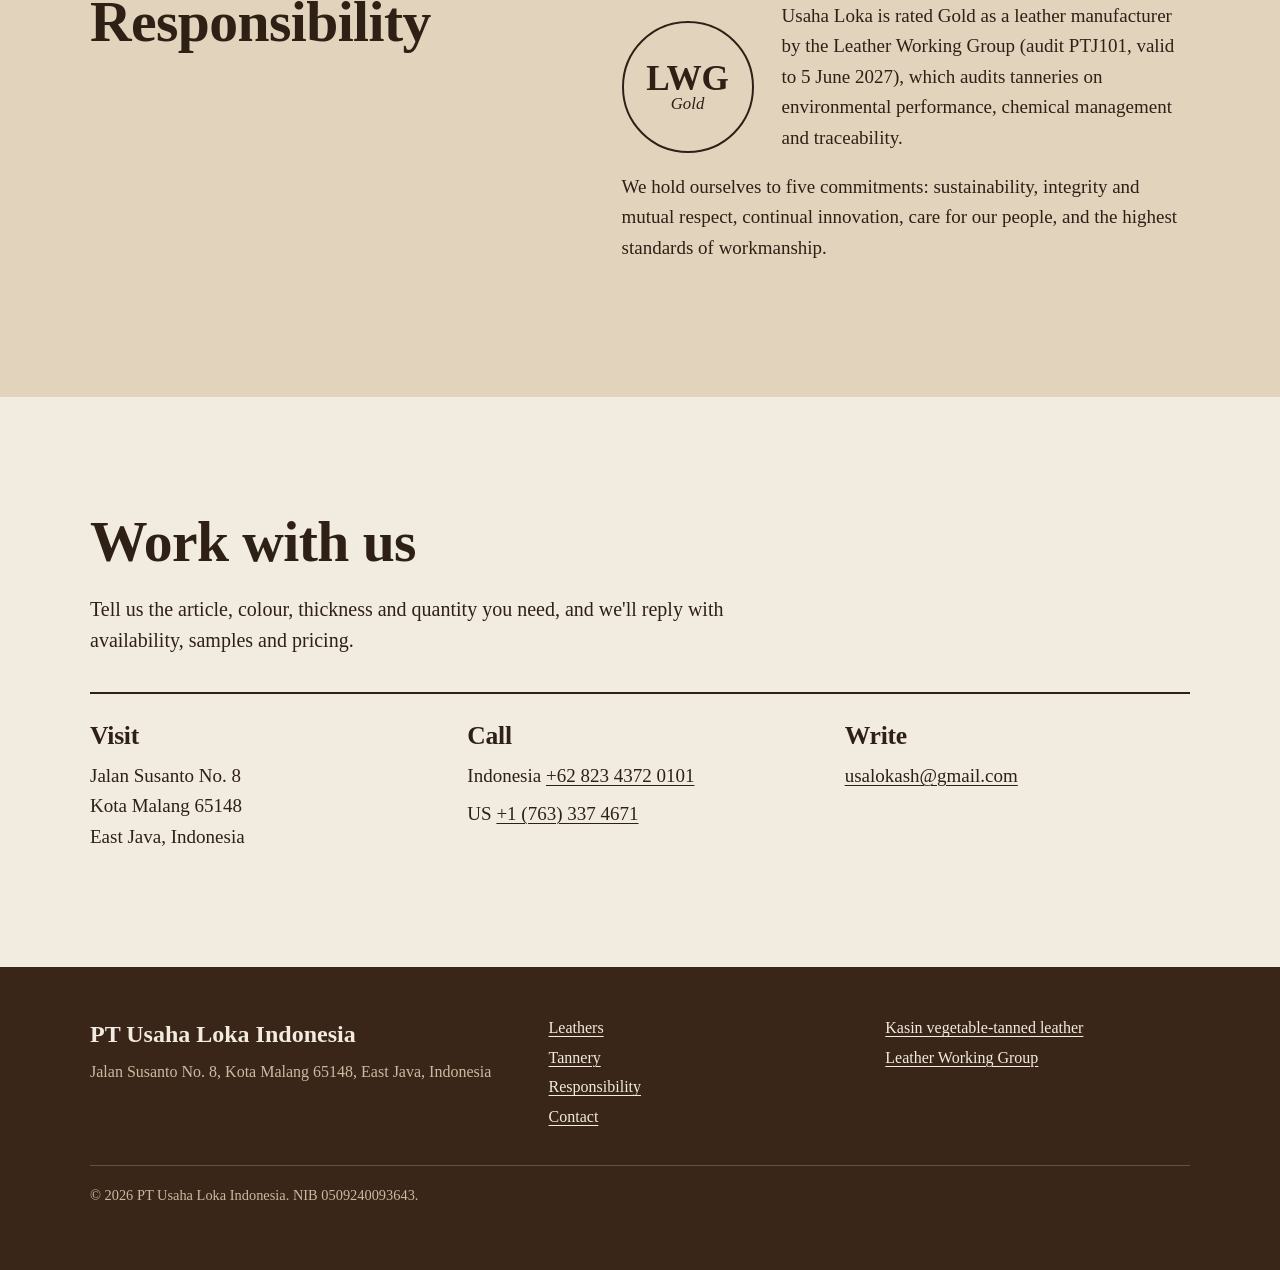
==== commit d0d5fa68: "Update contact numbers: Indonesia +62 823 4372 0101, US +1 (763) 337 4671 Co-Authored-By: Claude Opu" ====
--- a/index.html
+++ b/index.html
@@ -154,7 +154,7 @@
         <p class="lead">Tell us the article, colour, thickness and quantity you need, and we'll reply with availability, samples and pricing.</p>
         <div class="contact-grid">
           <div><h3>Visit</h3><address>Jalan Susanto No. 8<br>Kota Malang 65148<br>East Java, Indonesia</address></div>
-          <div><h3>Call</h3><p>Office <a href="tel:+62341361990">+62 341 361 990</a></p><p>WhatsApp <a href="https://wa.me/6281232267688">+62 812 3226 7688</a></p><p>US <a href="https://wa.me/18156628018">+1 (815) 662 8018</a></p></div>
+          <div><h3>Call</h3><p>Indonesia <a href="https://wa.me/6282343720101">+62 823 4372 0101</a></p><p>US <a href="https://wa.me/17633374671">+1 (763) 337 4671</a></p></div>
           <div><h3>Write</h3><p><a href="mailto:usalokash@gmail.com">usalokash@gmail.com</a></p></div>
         </div>
       </div>
